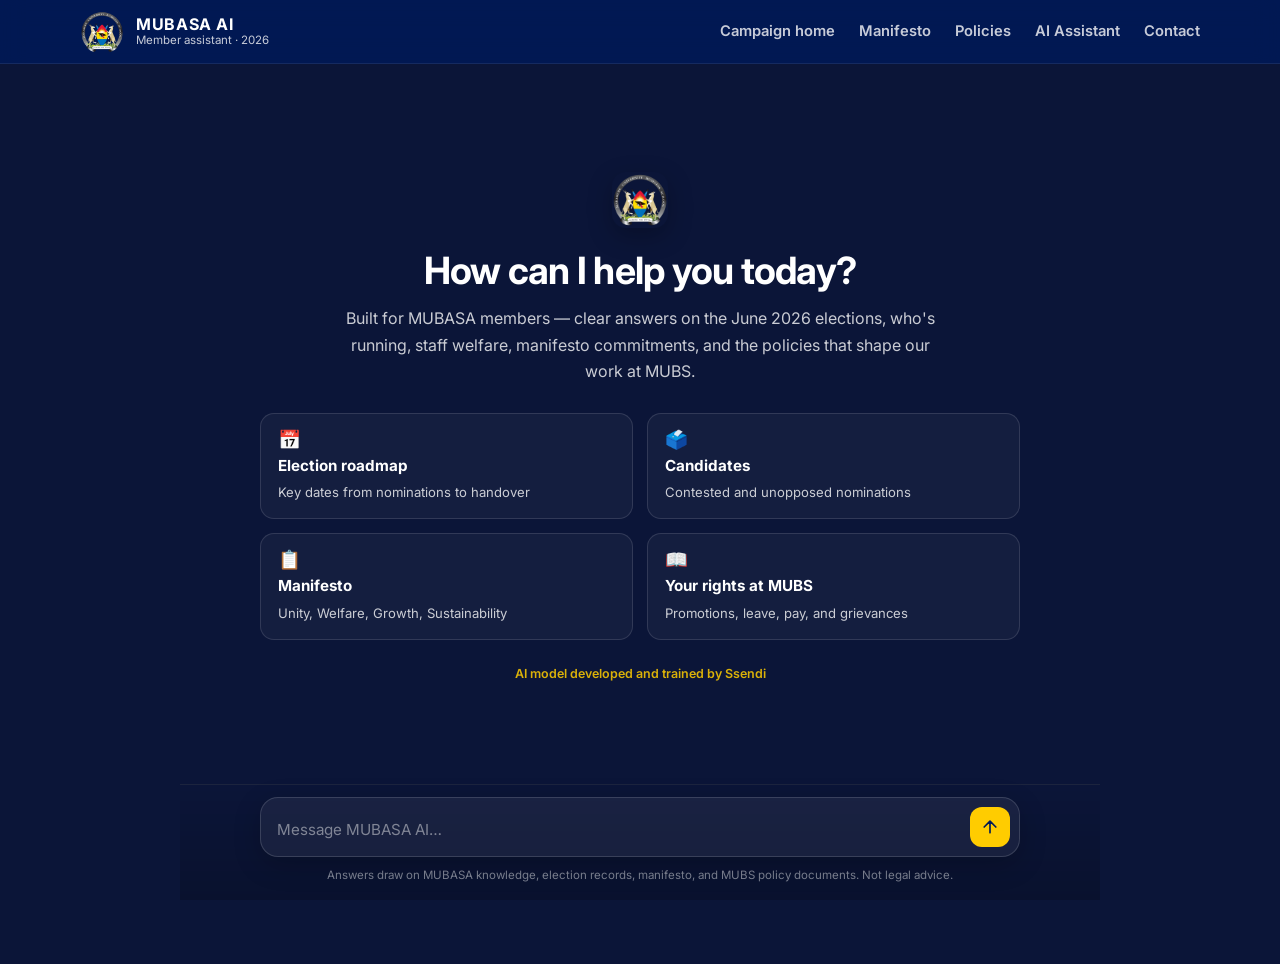
==== ai-assistant.html @ 17593ac5 "Advocate for Albert Arinda as Chairperson alongside Ssendi ticket. Adds Arinda–Ssendi duo messaging " ====
<!DOCTYPE html>
<html lang="en">
<head>
  <meta charset="UTF-8">
  <meta name="viewport" content="width=device-width, initial-scale=1.0">
  <meta name="description" content="MUBASA AI Assistant — clear answers for MUBASA members on elections, welfare, manifesto, and MUBS staff policies.">
  <meta property="og:title" content="MUBASA AI Assistant">
  <meta property="og:description" content="Ask about the 2026 elections, candidates, manifesto, and your rights at MUBS.">
  <meta property="og:url" content="https://mubasa.ssendi.dev/ai-assistant.html">
  <title>MUBASA AI Assistant</title>
  <link rel="preconnect" href="https://fonts.googleapis.com">
  <link rel="preconnect" href="https://fonts.gstatic.com" crossorigin>
  <link href="https://fonts.googleapis.com/css2?family=Bebas+Neue&family=Inter:wght@400;500;600;700;800&display=swap" rel="stylesheet">
  <link rel="icon" type="image/png" href="assets/images/mubs-logo.png">
  <link rel="stylesheet" href="css/styles.css?v=20260618">
</head>
<body class="ai-assistant-body">
  <a class="skip-link" href="#main">Skip to content</a>

  <header class="site-header site-header-compact" id="top">
    <div class="container header-inner">
      <a class="brand" href="index.html">
        <img src="assets/images/mubs-logo.png" alt="Makerere University Business School logo" class="brand-logo" width="44" height="44">
        <span class="brand-text">
          <strong>MUBASA AI</strong>
          <small>Member assistant · 2026</small>
        </span>
      </a>
      <button class="nav-toggle" aria-label="Open menu" aria-expanded="false">
        <span></span><span></span><span></span>
      </button>
      <nav class="site-nav" aria-label="Primary">
        <a href="index.html">Campaign home</a>
        <a href="index.html#manifesto">Manifesto</a>
        <a href="index.html#policies">Policies</a>
        <a href="ai-assistant.html" aria-current="page">AI Assistant</a>
        <a href="index.html#contact">Contact</a>
      </nav>
    </div>
  </header>

  <main id="main" class="ai-assistant-layout">
    <div class="ai-chat-app" id="ai-assistant-chat">
      <div class="ai-chat-messages-wrap">
        <div class="ai-chat-empty" id="ai-chat-empty">
          <div class="ai-chat-empty-inner">
            <div class="ai-chat-mark">
              <img src="assets/images/mubs-logo.png" alt="" width="56" height="56" aria-hidden="true">
            </div>
            <h1 class="ai-chat-empty-title">How can I help you today?</h1>
            <p class="ai-chat-empty-lead">
              Built for MUBASA members — clear answers on the June 2026 elections, who's running,
              staff welfare, manifesto commitments, and the policies that shape our work at MUBS.
            </p>
            <div class="ai-capability-grid" id="ai-capability-grid">
              <button type="button" class="ai-capability-card" data-prompt="When are the MUBASA executive elections and what happens on each date?">
                <span class="ai-capability-icon" aria-hidden="true">📅</span>
                <span class="ai-capability-label">Election roadmap</span>
                <span class="ai-capability-desc">Key dates from nominations to handover</span>
              </button>
              <button type="button" class="ai-capability-card" data-prompt="Who are the nominated candidates for each MUBASA executive position?">
                <span class="ai-capability-icon" aria-hidden="true">🗳️</span>
                <span class="ai-capability-label">Candidates</span>
                <span class="ai-capability-desc">Contested and unopposed nominations</span>
              </button>
              <button type="button" class="ai-capability-card" data-prompt="What are the four manifesto pillars and what do they mean for members?">
                <span class="ai-capability-icon" aria-hidden="true">📋</span>
                <span class="ai-capability-label">Manifesto</span>
                <span class="ai-capability-desc">Unity, Welfare, Growth, Sustainability</span>
              </button>
              <button type="button" class="ai-capability-card" data-prompt="What does the HR Manual say about promotions, leave, and science pay at MUBS?">
                <span class="ai-capability-icon" aria-hidden="true">📖</span>
                <span class="ai-capability-label">Your rights at MUBS</span>
                <span class="ai-capability-desc">Promotions, leave, pay, and grievances</span>
              </button>
            </div>
            <p class="ai-chat-credit">AI model developed and trained by Ssendi</p>
          </div>
        </div>
        <div class="policy-chat-messages ai-chat-thread" id="policy-chat-messages" hidden></div>
      </div>

      <div class="policy-chat-suggestions ai-chat-suggestions" id="policy-chat-suggestions" hidden></div>

      <form class="ai-chat-composer" id="policy-chat-form">
        <div class="ai-chat-composer-inner">
          <textarea
            id="policy-chat-input"
            rows="1"
            placeholder="Message MUBASA AI…"
            autocomplete="off"
            maxlength="500"
            required
            aria-label="Your message"
          ></textarea>
          <button type="submit" class="ai-chat-send" aria-label="Send message">
            <svg width="20" height="20" viewBox="0 0 24 24" fill="none" aria-hidden="true">
              <path d="M12 19V5M12 5L5 12M12 5L19 12" stroke="currentColor" stroke-width="2" stroke-linecap="round" stroke-linejoin="round"/>
            </svg>
          </button>
        </div>
        <p class="ai-chat-disclaimer">Answers draw on MUBASA knowledge, election records, manifesto, and MUBS policy documents. Not legal advice.</p>
      </form>
    </div>
  </main>

  <script src="js/main.js?v=20260618"></script>
  <script src="js/policy-chat.js?v=20260618"></script>
</body>
</html>
---- css/styles.css ----
/* MUBASA Campaign — flyer color system */
:root {
  --blue-deep: #001a57;
  --blue-primary: #003399;
  --blue-mid: #0a2d7a;
  --blue-panel: rgba(0, 26, 87, 0.72);
  --yellow: #ffcc00;
  --orange: #ff8c00;
  --coral: #ff4500;
  --red: #e31b23;
  --white: #ffffff;
  --off-white: #f4f6fb;
  --text-muted: rgba(255, 255, 255, 0.78);
  --shadow: 0 24px 60px rgba(0, 10, 40, 0.35);
  --radius: 18px;
  --header-h: 76px;
}

*,
*::before,
*::after {
  box-sizing: border-box;
}

html {
  scroll-behavior: smooth;
}

body {
  margin: 0;
  font-family: "Inter", system-ui, -apple-system, sans-serif;
  color: var(--white);
  background: var(--blue-deep);
  line-height: 1.6;
}

img {
  max-width: 100%;
  height: auto;
  display: block;
}

a {
  color: inherit;
  text-decoration: none;
}

ul {
  margin: 0;
  padding-left: 1.2rem;
}

.container {
  width: min(1120px, calc(100% - 2rem));
  margin-inline: auto;
}

.skip-link {
  position: absolute;
  left: -9999px;
  top: 0;
  background: var(--yellow);
  color: var(--blue-deep);
  padding: 0.75rem 1rem;
  z-index: 9999;
  font-weight: 700;
}

.skip-link:focus {
  left: 1rem;
  top: 1rem;
}

/* Header */
.site-header {
  position: fixed;
  inset: 0 0 auto;
  height: var(--header-h);
  z-index: 100;
  background: rgba(0, 26, 87, 0.88);
  backdrop-filter: blur(14px);
  border-bottom: 1px solid rgba(255, 255, 255, 0.08);
}

.header-inner {
  height: 100%;
  display: flex;
  align-items: center;
  justify-content: space-between;
  gap: 1rem;
}

.brand {
  display: flex;
  align-items: center;
  gap: 0.75rem;
}

.brand-logo {
  border-radius: 50%;
  flex-shrink: 0;
}

.brand-text {
  display: flex;
  flex-direction: column;
  line-height: 1.2;
}

.brand-text strong {
  font-size: 1rem;
  letter-spacing: 0.04em;
}

.brand-text small {
  font-size: 0.72rem;
  color: var(--text-muted);
}

.site-nav {
  display: flex;
  gap: 1.5rem;
}

.site-nav a {
  font-size: 0.92rem;
  font-weight: 600;
  color: var(--text-muted);
  transition: color 0.2s;
}

.site-nav a:hover,
.site-nav a:focus-visible {
  color: var(--yellow);
}

.nav-toggle {
  display: none;
  width: 44px;
  height: 44px;
  border: 0;
  background: transparent;
  cursor: pointer;
  padding: 0;
}

.nav-toggle span {
  display: block;
  width: 22px;
  height: 2px;
  margin: 5px auto;
  background: var(--white);
  transition: transform 0.2s, opacity 0.2s;
}

/* Hero */
.hero {
  position: relative;
  min-height: 100vh;
  padding-top: var(--header-h);
  overflow: hidden;
}

.hero-bg {
  position: absolute;
  inset: 0;
  background:
    radial-gradient(circle at 20% 30%, rgba(0, 51, 153, 0.55), transparent 42%),
    radial-gradient(circle at 80% 70%, rgba(0, 26, 87, 0.9), transparent 50%),
    linear-gradient(145deg, var(--blue-primary) 0%, var(--blue-deep) 58%, #000814 100%);
}

.hero-bg::before {
  content: "";
  position: absolute;
  inset: 0;
  opacity: 0.07;
  background-image: url("data:image/svg+xml,%3Csvg xmlns='http://www.w3.org/2000/svg' width='260' height='260' viewBox='0 0 260 260'%3E%3Cg fill='none' stroke='%23ffffff' stroke-width='1.2' opacity='0.9'%3E%3Cpath d='M130 20c30 18 48 48 48 82s-18 64-48 82-48-48-48-82 18-64 48-82z'/%3E%3Cpath d='M130 48c18 10 30 28 30 48s-12 38-30 48-30-28-30-48 12-38 30-48z'/%3E%3Cpath d='M130 76c8 5 14 14 14 24s-6 19-14 24-14-14-14-24 6-19 14-24z'/%3E%3C/g%3E%3C/svg%3E");
  background-size: 280px 280px;
}

.hero-grid {
  position: relative;
  z-index: 1;
  display: grid;
  grid-template-columns: 1.05fr 1fr;
  align-items: center;
  gap: 2rem;
  min-height: calc(100vh - var(--header-h) - 72px);
  padding-block: 2rem 0;
}

.hero-visual {
  display: flex;
  justify-content: center;
  align-items: center;
}

@media (min-width: 961px) {
  .hero-grid {
    grid-template-columns: 1fr 1.05fr;
    align-items: end;
  }

  .hero-visual {
    order: -1;
    align-items: flex-end;
  }
}

.hero-photo {
  width: min(100%, 420px);
  border-radius: var(--radius);
  box-shadow: var(--shadow);
  animation: floatIn 0.9s ease both;
}

.hero-copy {
  padding-block: 2rem 3rem;
}

.hero-logo {
  margin-bottom: 1rem;
  opacity: 0.95;
}

.hero-institution {
  margin: 0 0 0.5rem;
  font-size: 0.82rem;
  letter-spacing: 0.18em;
  text-transform: uppercase;
  color: var(--text-muted);
}

.hero-title {
  margin: 0 0 1.25rem;
  line-height: 0.95;
}

.title-main {
  display: block;
  font-family: "Bebas Neue", sans-serif;
  font-size: clamp(3.5rem, 10vw, 6.5rem);
  letter-spacing: 0.02em;
}

.title-outline {
  display: block;
  font-family: "Bebas Neue", sans-serif;
  font-size: clamp(3.5rem, 10vw, 6.5rem);
  color: transparent;
  -webkit-text-stroke: 2px rgba(255, 255, 255, 0.85);
}

.hero-name {
  margin: 0;
  font-size: clamp(1.4rem, 3vw, 2rem);
  font-weight: 800;
  letter-spacing: 0.03em;
}

.hero-name span {
  color: var(--yellow);
}

.hero-role {
  margin: 0.35rem 0 0.25rem;
  font-size: clamp(1.1rem, 2.5vw, 1.5rem);
  font-weight: 600;
  color: var(--yellow);
}

.hero-election {
  margin: 0 0 1.25rem;
  font-size: 0.88rem;
  letter-spacing: 0.08em;
  text-transform: uppercase;
  color: var(--text-muted);
}

.hero-lead {
  max-width: 34rem;
  color: var(--text-muted);
  font-size: 1.05rem;
}

.hero-actions {
  display: flex;
  flex-wrap: wrap;
  gap: 0.85rem;
  margin-top: 1.75rem;
}

.btn {
  display: inline-flex;
  align-items: center;
  justify-content: center;
  padding: 0.85rem 1.35rem;
  border-radius: 999px;
  font-weight: 700;
  font-size: 0.95rem;
  transition: transform 0.2s, box-shadow 0.2s, background 0.2s;
}

.btn:hover {
  transform: translateY(-2px);
}

.btn-primary {
  background: var(--yellow);
  color: var(--blue-deep);
  box-shadow: 0 12px 30px rgba(255, 204, 0, 0.25);
}

.btn-primary:hover {
  box-shadow: 0 16px 36px rgba(255, 204, 0, 0.35);
}

.btn-ghost {
  border: 1px solid rgba(255, 255, 255, 0.28);
  color: var(--white);
}

.btn-ghost:hover {
  background: rgba(255, 255, 255, 0.08);
}

.hero-slogan {
  position: relative;
  z-index: 1;
  background: var(--yellow);
  color: var(--blue-deep);
}

.hero-slogan .container {
  min-height: 72px;
  display: flex;
  align-items: center;
  justify-content: space-between;
  gap: 1rem;
  flex-wrap: wrap;
}

.hero-slogan p {
  margin: 0;
  font-family: "Bebas Neue", sans-serif;
  font-size: clamp(1.6rem, 4vw, 2.4rem);
  letter-spacing: 0.04em;
}

.hero-term {
  font-weight: 800;
  font-size: 0.95rem;
  letter-spacing: 0.08em;
}

/* Pillars strip */
.pillars-strip {
  background: var(--off-white);
  color: var(--blue-deep);
  padding: 0;
}

.pillars-grid {
  display: grid;
  grid-template-columns: repeat(4, 1fr);
}

.pillar-card {
  padding: 1.5rem 1.25rem;
  min-height: 180px;
}

.pillar-num {
  display: inline-block;
  font-family: "Bebas Neue", sans-serif;
  font-size: 2rem;
  line-height: 1;
  opacity: 0.85;
}

.pillar-card h2 {
  margin: 0.35rem 0 0.5rem;
  font-size: 1.35rem;
}

.pillar-card p {
  margin: 0;
  font-size: 0.92rem;
  line-height: 1.45;
}

.pillar-unity { background: var(--yellow); }
.pillar-welfare { background: var(--orange); color: var(--white); }
.pillar-growth { background: var(--coral); color: var(--white); }
.pillar-sustainability { background: var(--red); color: var(--white); }

/* Sections */
.section {
  padding: 5rem 0;
}

.eyebrow {
  margin: 0 0 0.5rem;
  font-size: 0.78rem;
  font-weight: 700;
  letter-spacing: 0.16em;
  text-transform: uppercase;
  color: var(--yellow);
}

.section-head {
  max-width: 640px;
  margin-bottom: 2.5rem;
}

.section-head h2,
.about-copy h2,
.contact-copy h2 {
  margin: 0 0 1rem;
  font-size: clamp(2rem, 4vw, 2.8rem);
  line-height: 1.1;
}

.section-lead {
  margin: 0;
  color: var(--text-muted);
}

.about {
  background: linear-gradient(180deg, var(--blue-deep), var(--blue-mid));
}

.message {
  background: var(--blue-mid);
}

.message-grid {
  display: grid;
  grid-template-columns: 1.05fr 0.95fr;
  gap: 3rem;
  align-items: center;
}

.message-copy p {
  color: var(--text-muted);
}

.message-emphasis {
  margin-top: 1.25rem;
  padding: 1rem 1.25rem;
  border-left: 4px solid var(--yellow);
  background: rgba(0, 0, 0, 0.15);
  color: var(--white) !important;
  font-weight: 600;
}

.message-media img {
  border-radius: var(--radius);
  box-shadow: var(--shadow);
}

.about-grid {
  display: grid;
  grid-template-columns: 0.95fr 1.05fr;
  gap: 3rem;
  align-items: center;
}

.about-media img {
  border-radius: var(--radius);
  box-shadow: var(--shadow);
}

.about-copy p {
  color: var(--text-muted);
}

.about-points {
  margin-top: 1.5rem;
  display: grid;
  gap: 0.75rem;
}

.about-points li {
  color: var(--white);
  font-weight: 500;
}

/* Manifesto */
.manifesto {
  background: var(--blue-primary);
}

.manifesto-list {
  display: grid;
  gap: 1.25rem;
}

.manifesto-item {
  display: grid;
  grid-template-columns: 180px 1fr;
  border-radius: calc(var(--radius) - 4px);
  overflow: hidden;
  box-shadow: var(--shadow);
}

.manifesto-tag {
  display: flex;
  flex-direction: column;
  justify-content: center;
  padding: 1.5rem;
}

.manifesto-tag span {
  font-family: "Bebas Neue", sans-serif;
  font-size: 2.5rem;
  line-height: 1;
}

.manifesto-tag h3 {
  margin: 0.25rem 0 0;
  font-size: 1.5rem;
}

.manifesto-body {
  background: var(--blue-panel);
  padding: 1.5rem 1.75rem;
  backdrop-filter: blur(8px);
}

.manifesto-tagline {
  margin: 0 0 1rem;
  font-weight: 700;
  font-size: 1.05rem;
}

.manifesto-note {
  margin: 0 0 0.75rem;
  color: var(--text-muted);
  font-style: italic;
}

.manifesto-body li {
  margin-bottom: 0.55rem;
  color: var(--text-muted);
}

.manifesto-body li::marker {
  color: var(--yellow);
}

.manifesto-subhead {
  margin: 1.25rem 0 0.5rem;
  font-size: 0.88rem;
  font-weight: 800;
  letter-spacing: 0.1em;
  text-transform: uppercase;
  color: var(--yellow);
}

.manifesto-commitment {
  margin: 0;
  padding: 1.75rem 2rem;
  border-left: 4px solid var(--yellow);
  background: rgba(0, 0, 0, 0.18);
  border-radius: 0 var(--radius) var(--radius) 0;
}

.manifesto-commitment p {
  margin: 0 0 1rem;
  font-size: 1.02rem;
  line-height: 1.7;
}

.manifesto-commitment footer {
  font-weight: 700;
  color: var(--yellow);
}

.commitment-block {
  display: grid;
  grid-template-columns: 280px 1fr;
  gap: 2rem;
  align-items: center;
  margin-top: 2.5rem;
}

.commitment-photo img {
  border-radius: var(--radius);
  box-shadow: var(--shadow);
}

.commitment-vote {
  font-weight: 800;
  color: var(--yellow) !important;
}

.manifesto-grounding {
  margin: 2rem 0 0;
  font-size: 0.82rem;
  line-height: 1.6;
  color: var(--text-muted);
  text-align: center;
}

.manifesto-item[data-pillar="unity"] .manifesto-tag { background: var(--yellow); color: var(--blue-deep); }
.manifesto-item[data-pillar="welfare"] .manifesto-tag { background: var(--orange); }
.manifesto-item[data-pillar="growth"] .manifesto-tag { background: var(--coral); }
.manifesto-item[data-pillar="sustainability"] .manifesto-tag { background: var(--red); }

/* Feedback */
.feedback {
  background: linear-gradient(180deg, var(--blue-deep), #000814);
}

.feedback-grid {
  display: grid;
  grid-template-columns: 0.9fr 1.1fr;
  gap: 2.5rem;
  align-items: start;
}

.feedback-copy p {
  color: var(--text-muted);
}

.feedback-note {
  font-size: 0.88rem;
  opacity: 0.85;
}

.feedback-form {
  padding: 1.75rem;
  border-radius: var(--radius);
  background: rgba(255, 255, 255, 0.06);
  border: 1px solid rgba(255, 255, 255, 0.1);
}

.form-row {
  margin-bottom: 1rem;
}

.form-row-split {
  display: grid;
  grid-template-columns: 1fr 1fr;
  gap: 1rem;
}

.form-row label {
  display: block;
  margin-bottom: 0.4rem;
  font-size: 0.88rem;
  font-weight: 600;
}

.optional {
  font-weight: 400;
  color: var(--text-muted);
}

.form-row input,
.form-row select,
.form-row textarea {
  width: 100%;
  padding: 0.75rem 0.9rem;
  border: 1px solid rgba(255, 255, 255, 0.18);
  border-radius: 10px;
  background: rgba(0, 0, 0, 0.22);
  color: var(--white);
  font: inherit;
}

.form-row input:focus,
.form-row select:focus,
.form-row textarea:focus {
  outline: 2px solid var(--yellow);
  outline-offset: 1px;
}

.form-row select option {
  color: #111;
}

.form-actions {
  display: flex;
  flex-wrap: wrap;
  align-items: center;
  gap: 1rem;
}

.form-status {
  margin: 0;
  font-size: 0.92rem;
}

.form-status-success {
  color: #7dffb2;
}

.form-status-error {
  color: #ffb4b4;
}

button.btn {
  border: 0;
  cursor: pointer;
  font: inherit;
}

button.btn:disabled {
  opacity: 0.65;
  cursor: not-allowed;
}

.btn-sm {
  padding: 0.65rem 1rem;
  font-size: 0.88rem;
}

.manifesto-grounding a {
  color: var(--yellow);
  text-decoration: underline;
  text-underline-offset: 3px;
}

/* Policy Hub */
.policies {
  background: linear-gradient(180deg, #000814, var(--blue-deep));
}

.policy-intro {
  margin-bottom: 2rem;
  padding: 1.25rem 1.5rem;
  border-left: 4px solid var(--yellow);
  background: rgba(255, 255, 255, 0.05);
  border-radius: 0 var(--radius) var(--radius) 0;
}

.policy-intro p {
  margin: 0;
  color: var(--text-muted);
}

.policy-grid {
  display: grid;
  grid-template-columns: repeat(2, 1fr);
  gap: 1.25rem;
}

.policy-card {
  padding: 1.5rem;
  border-radius: var(--radius);
  background: rgba(255, 255, 255, 0.06);
  border: 1px solid rgba(255, 255, 255, 0.1);
}

.policy-tag {
  margin: 0 0 0.5rem;
  font-size: 0.72rem;
  font-weight: 700;
  letter-spacing: 0.12em;
  text-transform: uppercase;
  color: var(--yellow);
}

.policy-card h3 {
  margin: 0 0 0.75rem;
  font-size: 1.25rem;
}

.policy-card > p {
  margin: 0 0 1rem;
  color: var(--text-muted);
  font-size: 0.95rem;
}

.policy-topics {
  margin: 0 0 1rem;
  padding-left: 1.1rem;
  color: var(--white);
  font-size: 0.9rem;
}

.policy-topics li {
  margin-bottom: 0.35rem;
}

.policy-align {
  margin: 0 0 1rem !important;
  font-size: 0.88rem !important;
  color: rgba(255, 255, 255, 0.88) !important;
}

.policy-chat-promo {
  display: flex;
  flex-wrap: wrap;
  align-items: center;
  justify-content: space-between;
  gap: 1.25rem;
  margin-top: 2rem;
  padding: 1.5rem;
  border-radius: var(--radius);
  background: linear-gradient(135deg, rgba(0, 51, 153, 0.55), rgba(0, 26, 87, 0.9));
  border: 1px solid rgba(255, 204, 0, 0.25);
}

.policy-chat-promo h3 {
  margin: 0 0 0.5rem;
}

.policy-chat-promo p {
  margin: 0;
  color: var(--text-muted);
  max-width: 36rem;
}

.policy-chat-promo-actions {
  display: flex;
  flex-wrap: wrap;
  gap: 0.75rem;
}

/* AI Assistant page — full-height chat layout */
.ai-assistant-body {
  --header-h: 64px;
  background: #0b1538;
  height: 100dvh;
  overflow: hidden;
}

.ai-assistant-body .site-header-compact {
  height: var(--header-h);
  backdrop-filter: blur(12px);
  border-bottom: 1px solid rgba(255, 255, 255, 0.08);
}

.ai-assistant-layout {
  display: flex;
  flex-direction: column;
  height: calc(100dvh - var(--header-h));
  margin-top: var(--header-h);
  min-height: 0;
}

.ai-chat-app {
  display: flex;
  flex-direction: column;
  flex: 1;
  min-height: 0;
  width: min(920px, 100%);
  margin-inline: auto;
}

.ai-chat-messages-wrap {
  flex: 1;
  min-height: 0;
  overflow-y: auto;
  scroll-behavior: smooth;
}

.ai-chat-empty {
  display: flex;
  align-items: center;
  justify-content: center;
  min-height: 100%;
  padding: 2rem 1.25rem 1rem;
}

.ai-chat-empty-inner {
  width: min(760px, 100%);
  text-align: center;
}

.ai-chat-mark {
  display: flex;
  justify-content: center;
  margin-bottom: 1.25rem;
}

.ai-chat-mark img {
  width: 56px;
  height: 56px;
  border-radius: 14px;
  box-shadow: 0 8px 24px rgba(0, 0, 0, 0.25);
}

.ai-chat-empty-title {
  margin: 0 0 0.75rem;
  font-size: clamp(1.75rem, 5vw, 2.35rem);
  font-weight: 700;
  letter-spacing: -0.02em;
  line-height: 1.2;
}

.ai-chat-empty-lead {
  margin: 0 auto 1.75rem;
  max-width: 38rem;
  color: var(--text-muted);
  font-size: 1rem;
  line-height: 1.65;
}

.ai-capability-grid {
  display: grid;
  grid-template-columns: repeat(2, minmax(0, 1fr));
  gap: 0.85rem;
  margin-bottom: 1.5rem;
  text-align: left;
}

.ai-capability-card {
  display: flex;
  flex-direction: column;
  gap: 0.35rem;
  padding: 1rem 1.05rem;
  border: 1px solid rgba(255, 255, 255, 0.12);
  border-radius: 14px;
  background: rgba(255, 255, 255, 0.04);
  color: var(--white);
  font: inherit;
  cursor: pointer;
  transition: background 0.2s, border-color 0.2s, transform 0.15s;
  text-align: left;
}

.ai-capability-card:hover {
  background: rgba(255, 255, 255, 0.08);
  border-color: rgba(255, 204, 0, 0.35);
  transform: translateY(-1px);
}

.ai-capability-icon {
  font-size: 1.15rem;
  line-height: 1;
}

.ai-capability-label {
  font-weight: 700;
  font-size: 0.95rem;
}

.ai-capability-desc {
  font-size: 0.82rem;
  color: var(--text-muted);
  line-height: 1.45;
}

.ai-chat-credit {
  margin: 0;
  font-size: 0.78rem;
  color: rgba(255, 204, 0, 0.85);
  font-weight: 600;
}

.ai-chat-thread {
  display: flex;
  flex-direction: column;
  gap: 1rem;
  padding: 1.25rem 1rem 1.5rem;
  max-width: 760px;
  margin-inline: auto;
  min-height: min(100%, 1px);
}

.ai-chat-thread .chat-msg-page {
  max-width: 88%;
  padding: 0.9rem 1rem;
  border-radius: 16px;
  font-size: 0.95rem;
  line-height: 1.6;
}

.ai-chat-thread .chat-msg-user {
  align-self: flex-end;
  background: var(--yellow);
  color: var(--blue-deep);
  border-bottom-right-radius: 4px;
}

.ai-chat-thread .chat-msg-bot {
  align-self: flex-start;
  background: rgba(255, 255, 255, 0.07);
  border: 1px solid rgba(255, 255, 255, 0.08);
  border-bottom-left-radius: 4px;
}

.ai-chat-suggestions {
  display: flex;
  flex-wrap: wrap;
  gap: 0.5rem;
  justify-content: center;
  padding: 0.5rem 1rem 0.75rem;
  max-width: 760px;
  margin-inline: auto;
}

.ai-chat-chip {
  border: 1px solid rgba(255, 255, 255, 0.14);
  background: rgba(255, 255, 255, 0.05);
  color: var(--white);
  border-radius: 999px;
  padding: 0.45rem 0.85rem;
  font: inherit;
  font-size: 0.78rem;
  cursor: pointer;
  transition: background 0.2s, border-color 0.2s;
}

.ai-chat-chip:hover {
  background: rgba(255, 255, 255, 0.1);
  border-color: rgba(255, 204, 0, 0.35);
}

.ai-chat-composer {
  flex-shrink: 0;
  padding: 0.75rem 1rem 1rem;
  border-top: 1px solid rgba(255, 255, 255, 0.08);
  background: linear-gradient(180deg, transparent, rgba(0, 0, 0, 0.18));
}

.ai-chat-composer-inner {
  display: flex;
  align-items: flex-end;
  gap: 0.65rem;
  max-width: 760px;
  margin-inline: auto;
  padding: 0.55rem 0.55rem 0.55rem 1rem;
  border-radius: 18px;
  border: 1px solid rgba(255, 255, 255, 0.14);
  background: rgba(255, 255, 255, 0.06);
  box-shadow: 0 8px 28px rgba(0, 0, 0, 0.2);
}

.ai-chat-composer textarea {
  flex: 1;
  min-width: 0;
  min-height: 24px;
  max-height: 160px;
  resize: none;
  border: 0;
  background: transparent;
  color: var(--white);
  font: inherit;
  font-size: 0.95rem;
  line-height: 1.5;
  padding: 0.35rem 0;
}

.ai-chat-composer textarea:focus {
  outline: none;
}

.ai-chat-composer textarea::placeholder {
  color: rgba(255, 255, 255, 0.45);
}

.ai-chat-send {
  flex-shrink: 0;
  width: 40px;
  height: 40px;
  border: 0;
  border-radius: 12px;
  background: var(--yellow);
  color: var(--blue-deep);
  display: grid;
  place-items: center;
  cursor: pointer;
  transition: transform 0.15s, opacity 0.15s;
}

.ai-chat-send:hover {
  transform: scale(1.04);
}

.ai-chat-send:disabled {
  opacity: 0.55;
  cursor: not-allowed;
  transform: none;
}

.ai-chat-disclaimer {
  max-width: 760px;
  margin: 0.55rem auto 0;
  font-size: 0.72rem;
  color: rgba(255, 255, 255, 0.45);
  text-align: center;
}

/* Policy chat widget */
.policy-chat-widget {
  position: fixed;
  right: 1rem;
  bottom: 1rem;
  z-index: 1000;
}

.policy-chat-toggle {
  border: 0;
  border-radius: 999px;
  padding: 0.85rem 1.2rem;
  background: var(--yellow);
  color: var(--blue-deep);
  font: inherit;
  font-weight: 800;
  cursor: pointer;
  box-shadow: 0 12px 30px rgba(0, 0, 0, 0.35);
  touch-action: manipulation;
  -webkit-tap-highlight-color: transparent;
}

.policy-chat-panel {
  display: none;
  position: fixed;
  right: 1rem;
  bottom: 5rem;
  width: min(380px, calc(100vw - 2rem));
  height: min(520px, calc(100dvh - 7rem));
  flex-direction: column;
  border-radius: var(--radius);
  background: var(--blue-deep);
  border: 1px solid rgba(255, 255, 255, 0.12);
  box-shadow: var(--shadow);
  overflow: hidden;
  z-index: 1001;
}

.policy-chat-panel.is-open {
  display: flex;
}

body.policy-chat-open {
  overflow: hidden;
}

.policy-chat-header {
  display: flex;
  align-items: flex-start;
  justify-content: space-between;
  gap: 0.75rem;
  padding: 1rem 1rem 0.75rem;
  border-bottom: 1px solid rgba(255, 255, 255, 0.08);
}

.policy-chat-header strong {
  display: block;
  font-size: 0.95rem;
}

.policy-chat-header span {
  display: block;
  font-size: 0.75rem;
  color: var(--text-muted);
}

.policy-chat-close {
  border: 0;
  background: transparent;
  color: var(--white);
  font-size: 1.5rem;
  line-height: 1;
  cursor: pointer;
  padding: 0;
}

.policy-chat-messages {
  flex: 1;
  overflow-y: auto;
  padding: 1rem;
  display: flex;
  flex-direction: column;
  gap: 0.75rem;
}

.chat-msg {
  max-width: 92%;
  padding: 0.75rem 0.9rem;
  border-radius: 12px;
  font-size: 0.88rem;
  line-height: 1.5;
}

.chat-msg p,
.chat-msg-body p {
  margin: 0;
}

.chat-msg-body p + p,
.chat-msg-body ul + p {
  margin-top: 0.65rem;
}

.chat-msg-body ul {
  margin: 0.55rem 0 0;
  padding-left: 1.2rem;
}

.chat-msg-body li {
  margin-bottom: 0.35rem;
}

.chat-msg-body strong {
  font-weight: 700;
  color: inherit;
}

.chat-msg-body em {
  font-style: italic;
  opacity: 0.95;
}

.chat-msg-typing .chat-msg-body {
  padding-bottom: 0.25rem;
}

.chat-typing {
  display: inline-flex;
  align-items: center;
  gap: 0.35rem;
  margin: 0;
  min-height: 1rem;
}

.chat-typing span {
  width: 0.45rem;
  height: 0.45rem;
  border-radius: 50%;
  background: rgba(255, 255, 255, 0.55);
  animation: chatTypingPulse 1.2s infinite ease-in-out;
}

.chat-typing span:nth-child(2) {
  animation-delay: 0.15s;
}

.chat-typing span:nth-child(3) {
  animation-delay: 0.3s;
}

@keyframes chatTypingPulse {
  0%, 80%, 100% {
    opacity: 0.35;
    transform: translateY(0);
  }
  40% {
    opacity: 1;
    transform: translateY(-2px);
  }
}

.chat-msg-user {
  align-self: flex-end;
  background: var(--yellow);
  color: var(--blue-deep);
}

.chat-msg-bot {
  align-self: flex-start;
  background: rgba(255, 255, 255, 0.08);
  border: 1px solid rgba(255, 255, 255, 0.08);
}

.chat-msg-source {
  display: block;
  margin-top: 0.45rem;
  font-size: 0.72rem;
  color: var(--yellow);
}

.policy-chat-suggestions {
  display: flex;
  gap: 0.45rem;
  padding: 0 0.75rem 0.5rem;
  overflow-x: auto;
}

.chat-suggestion {
  flex: 0 0 auto;
  border: 1px solid rgba(255, 255, 255, 0.15);
  background: rgba(0, 0, 0, 0.2);
  color: var(--white);
  border-radius: 999px;
  padding: 0.35rem 0.65rem;
  font: inherit;
  font-size: 0.72rem;
  cursor: pointer;
  white-space: nowrap;
}

.policy-chat-form {
  display: flex;
  gap: 0.5rem;
  padding: 0.75rem;
  border-top: 1px solid rgba(255, 255, 255, 0.08);
}

.policy-chat-form input {
  flex: 1;
  min-width: 0;
  padding: 0.7rem 0.85rem;
  border-radius: 10px;
  border: 1px solid rgba(255, 255, 255, 0.15);
  background: rgba(0, 0, 0, 0.25);
  color: var(--white);
  font: inherit;
}

.policy-chat-form button {
  border: 0;
  border-radius: 10px;
  padding: 0 1rem;
  background: var(--yellow);
  color: var(--blue-deep);
  font-weight: 700;
  cursor: pointer;
}

/* Contact */
.contact {
  background: linear-gradient(180deg, var(--blue-mid), var(--blue-deep));
}

.contact-grid {
  display: grid;
  grid-template-columns: 1fr 1fr;
  gap: 2.5rem;
  align-items: start;
}

.contact-copy p {
  color: var(--text-muted);
}

.contact-cards {
  display: grid;
  gap: 1rem;
}

.contact-card {
  display: flex;
  flex-direction: column;
  gap: 0.35rem;
  padding: 1.25rem 1.35rem;
  border-radius: calc(var(--radius) - 4px);
  background: rgba(255, 255, 255, 0.06);
  border: 1px solid rgba(255, 255, 255, 0.1);
  transition: background 0.2s, border-color 0.2s;
}

a.contact-card:hover {
  background: rgba(255, 255, 255, 0.1);
  border-color: rgba(255, 204, 0, 0.35);
}

.contact-label {
  font-size: 0.75rem;
  font-weight: 700;
  letter-spacing: 0.12em;
  text-transform: uppercase;
  color: var(--yellow);
}

.contact-value {
  font-size: 1.05rem;
  font-weight: 600;
}

/* Footer */
.site-footer {
  background: #000814;
  border-top: 4px solid var(--yellow);
  padding: 2rem 0;
}

.footer-inner {
  display: grid;
  gap: 1rem;
}

.footer-brand {
  display: flex;
  align-items: center;
  gap: 0.85rem;
}

.footer-brand strong {
  display: block;
}

.footer-brand span {
  display: block;
  font-size: 0.88rem;
  color: var(--text-muted);
}

.footer-slogan {
  margin: 0;
  font-family: "Bebas Neue", sans-serif;
  font-size: 1.8rem;
  color: var(--yellow);
  letter-spacing: 0.05em;
}

.footer-copy {
  margin: 0;
  font-size: 0.85rem;
  color: var(--text-muted);
}

/* Animations */
@keyframes floatIn {
  from {
    opacity: 0;
    transform: translateY(24px);
  }
  to {
    opacity: 1;
    transform: translateY(0);
  }
}

/* Responsive */
@media (max-width: 960px) {
  .hero-grid {
    grid-template-columns: 1fr;
    align-items: stretch;
    min-height: auto;
    gap: 1.5rem;
  }

  .hero-copy {
    padding-block: 1rem 0.5rem;
    text-align: center;
  }

  .hero-logo {
    margin-inline: auto;
  }

  .hero-actions {
    justify-content: center;
  }

  .hero-actions .btn {
    flex: 1 1 calc(50% - 0.5rem);
    min-width: 140px;
  }

  .hero-visual {
    order: 2;
  }

  .hero-photo {
    width: min(100%, 280px);
    margin-inline: auto;
  }

  .hero-slogan .container {
    flex-direction: column;
    align-items: flex-start;
    gap: 0.35rem;
    padding-block: 1rem;
  }

  .hero-term {
    font-size: 0.82rem;
    line-height: 1.4;
  }

  .about-grid,
  .message-grid,
  .contact-grid,
  .feedback-grid,
  .commitment-block,
  .policy-grid {
    grid-template-columns: 1fr;
  }

  .policy-chat-promo {
    flex-direction: column;
    align-items: stretch;
  }

  .policy-chat-promo-actions {
    width: 100%;
  }

  .policy-chat-promo-actions .btn {
    flex: 1;
  }

  .ai-capability-grid {
    grid-template-columns: 1fr;
  }

  .ai-chat-empty {
    padding-top: 1.25rem;
  }

  .policy-chat-widget {
    right: 0;
    bottom: 0;
    left: 0;
  }

  .policy-chat-toggle {
    position: fixed;
    right: 0.75rem;
    bottom: 0.75rem;
  }

  .pillars-grid {
    grid-template-columns: repeat(2, 1fr);
  }

  .manifesto-item {
    grid-template-columns: 1fr;
  }

  .form-row-split {
    grid-template-columns: 1fr;
  }

  .message-grid .message-media {
    order: 2;
  }

  .about-grid .about-media {
    order: 2;
  }
}

@media (max-width: 720px) {
  :root {
    --header-h: 68px;
  }

  .nav-toggle {
    display: block;
  }

  .brand-text small {
    display: none;
  }

  .brand-text strong {
    font-size: 0.92rem;
  }

  .brand-logo {
    width: 40px;
    height: 40px;
  }

  .title-main,
  .title-outline {
    font-size: clamp(2.8rem, 14vw, 4rem);
  }

  .hero-lead {
    font-size: 0.98rem;
  }

  .hero-actions {
    flex-direction: column;
  }

  .hero-actions .btn {
    width: 100%;
  }

  .section-head h2,
  .about-copy h2,
  .contact-copy h2,
  .feedback-copy h2,
  .message-copy h2 {
    font-size: clamp(1.65rem, 7vw, 2.2rem);
  }

  .pillar-card {
    min-height: auto;
    padding: 1.15rem 1rem;
  }

  .commitment-block {
    gap: 1.25rem;
  }

  .commitment-photo img {
    max-width: 220px;
    margin-inline: auto;
  }

  .manifesto-commitment {
    padding: 1.25rem 1.35rem;
  }

  .feedback-form {
    padding: 1.25rem;
  }

  .site-nav {
    position: absolute;
    top: var(--header-h);
    left: 0;
    right: 0;
    flex-direction: column;
    padding: 1rem 1.5rem 1.5rem;
    background: rgba(0, 26, 87, 0.98);
    border-bottom: 1px solid rgba(255, 255, 255, 0.08);
    transform: translateY(-120%);
    opacity: 0;
    pointer-events: none;
    transition: transform 0.25s, opacity 0.25s;
  }

  .site-nav.open {
    transform: translateY(0);
    opacity: 1;
    pointer-events: auto;
  }

  .pillars-grid {
    grid-template-columns: 1fr;
  }

  .section {
    padding: 3.5rem 0;
  }

  .policy-chat-widget {
    right: 0;
    bottom: 0;
    left: 0;
  }

  .policy-chat-toggle {
    position: fixed;
    right: 0.75rem;
    bottom: 0.75rem;
    z-index: 1002;
  }

  .policy-chat-widget.is-open .policy-chat-toggle {
    display: none;
  }

  .policy-chat-panel.is-open {
    right: 0;
    bottom: 0;
    width: 100%;
    height: min(88dvh, 100%);
    max-height: 100dvh;
    border-radius: var(--radius) var(--radius) 0 0;
  }
}
  html {
    scroll-behavior: auto;
  }

  *,
  *::before,
  *::after {
    animation: none !important;
    transition: none !important;
  }
}
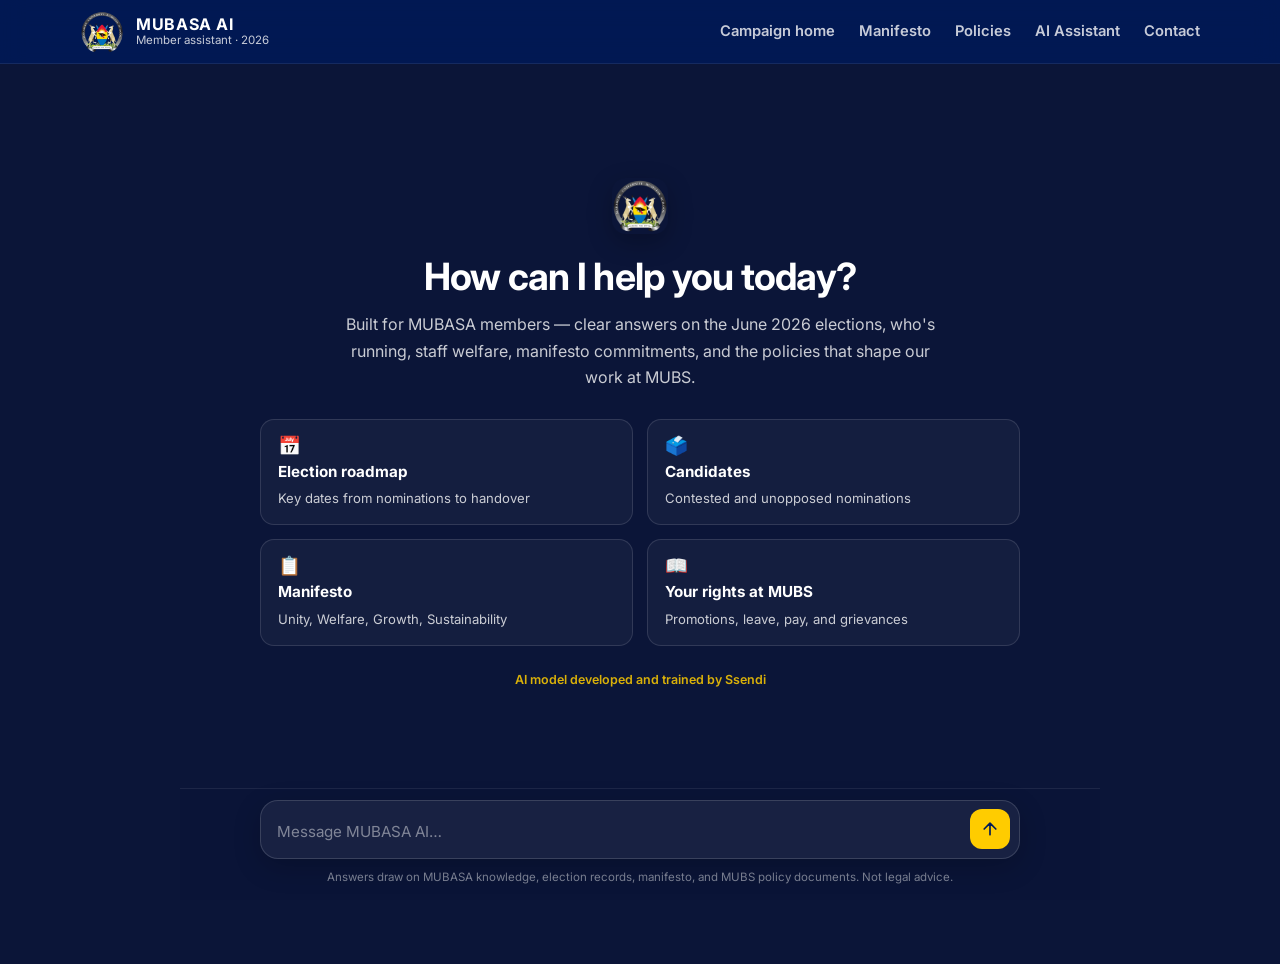
==== commit 17ca881e: "Fix mobile chat layout where suggestion chips hid messages. Hides post-reply chips on the AI page, k" ====
--- a/ai-assistant.html
+++ b/ai-assistant.html
@@ -12,7 +12,7 @@
   <link rel="preconnect" href="https://fonts.gstatic.com" crossorigin>
   <link href="https://fonts.googleapis.com/css2?family=Bebas+Neue&family=Inter:wght@400;500;600;700;800&display=swap" rel="stylesheet">
   <link rel="icon" type="image/png" href="assets/images/mubs-logo.png">
-  <link rel="stylesheet" href="css/styles.css?v=20260618">
+  <link rel="stylesheet" href="css/styles.css?v=20260621">
 </head>
 <body class="ai-assistant-body">
   <a class="skip-link" href="#main">Skip to content</a>
@@ -78,9 +78,8 @@
           </div>
         </div>
         <div class="policy-chat-messages ai-chat-thread" id="policy-chat-messages" hidden></div>
+        <div class="policy-chat-suggestions ai-chat-suggestions" id="policy-chat-suggestions" hidden aria-label="Suggested questions"></div>
       </div>
-
-      <div class="policy-chat-suggestions ai-chat-suggestions" id="policy-chat-suggestions" hidden></div>
 
       <form class="ai-chat-composer" id="policy-chat-form">
         <div class="ai-chat-composer-inner">
@@ -104,7 +103,7 @@
     </div>
   </main>
 
-  <script src="js/main.js?v=20260618"></script>
-  <script src="js/policy-chat.js?v=20260618"></script>
+  <script src="js/main.js?v=20260621"></script>
+  <script src="js/policy-chat.js?v=20260621"></script>
 </body>
 </html>
--- a/css/styles.css
+++ b/css/styles.css
@@ -856,7 +856,10 @@
   flex: 1;
   min-height: 0;
   overflow-y: auto;
+  overflow-x: hidden;
   scroll-behavior: smooth;
+  -webkit-overflow-scrolling: touch;
+  overscroll-behavior: contain;
 }
 
 .ai-chat-empty {
@@ -957,7 +960,7 @@
   display: flex;
   flex-direction: column;
   gap: 1rem;
-  padding: 1.25rem 1rem 1.5rem;
+  padding: 1rem 1rem 1.25rem;
   max-width: 760px;
   margin-inline: auto;
   min-height: min(100%, 1px);
@@ -986,13 +989,7 @@
 }
 
 .ai-chat-suggestions {
-  display: flex;
-  flex-wrap: wrap;
-  gap: 0.5rem;
-  justify-content: center;
-  padding: 0.5rem 1rem 0.75rem;
-  max-width: 760px;
-  margin-inline: auto;
+  display: none !important;
 }
 
 .ai-chat-chip {
@@ -1014,9 +1011,10 @@
 
 .ai-chat-composer {
   flex-shrink: 0;
-  padding: 0.75rem 1rem 1rem;
+  padding: 0.65rem 1rem max(0.85rem, env(safe-area-inset-bottom));
   border-top: 1px solid rgba(255, 255, 255, 0.08);
-  background: linear-gradient(180deg, transparent, rgba(0, 0, 0, 0.18));
+  background: rgba(11, 21, 56, 0.96);
+  backdrop-filter: blur(10px);
 }
 
 .ai-chat-composer-inner {
@@ -1272,6 +1270,13 @@
   gap: 0.45rem;
   padding: 0 0.75rem 0.5rem;
   overflow-x: auto;
+  overflow-y: hidden;
+  flex-wrap: nowrap;
+  scrollbar-width: none;
+}
+
+.policy-chat-suggestions::-webkit-scrollbar {
+  display: none;
 }
 
 .chat-suggestion {
@@ -1497,7 +1502,29 @@
     padding-top: 1.25rem;
   }
 
-  .policy-chat-widget {
+  .ai-chat-disclaimer {
+    display: none;
+  }
+
+  .ai-chat-thread .chat-msg-page {
+    max-width: 92%;
+    font-size: 0.92rem;
+  }
+
+  .policy-chat-messages {
+    padding-bottom: 0.5rem;
+  }
+
+  .policy-chat-suggestions {
+    padding-bottom: 0.35rem;
+  }
+
+  .chat-suggestion {
+    max-width: 85vw;
+    white-space: normal;
+    text-align: left;
+    line-height: 1.35;
+  }
     right: 0;
     bottom: 0;
     left: 0;
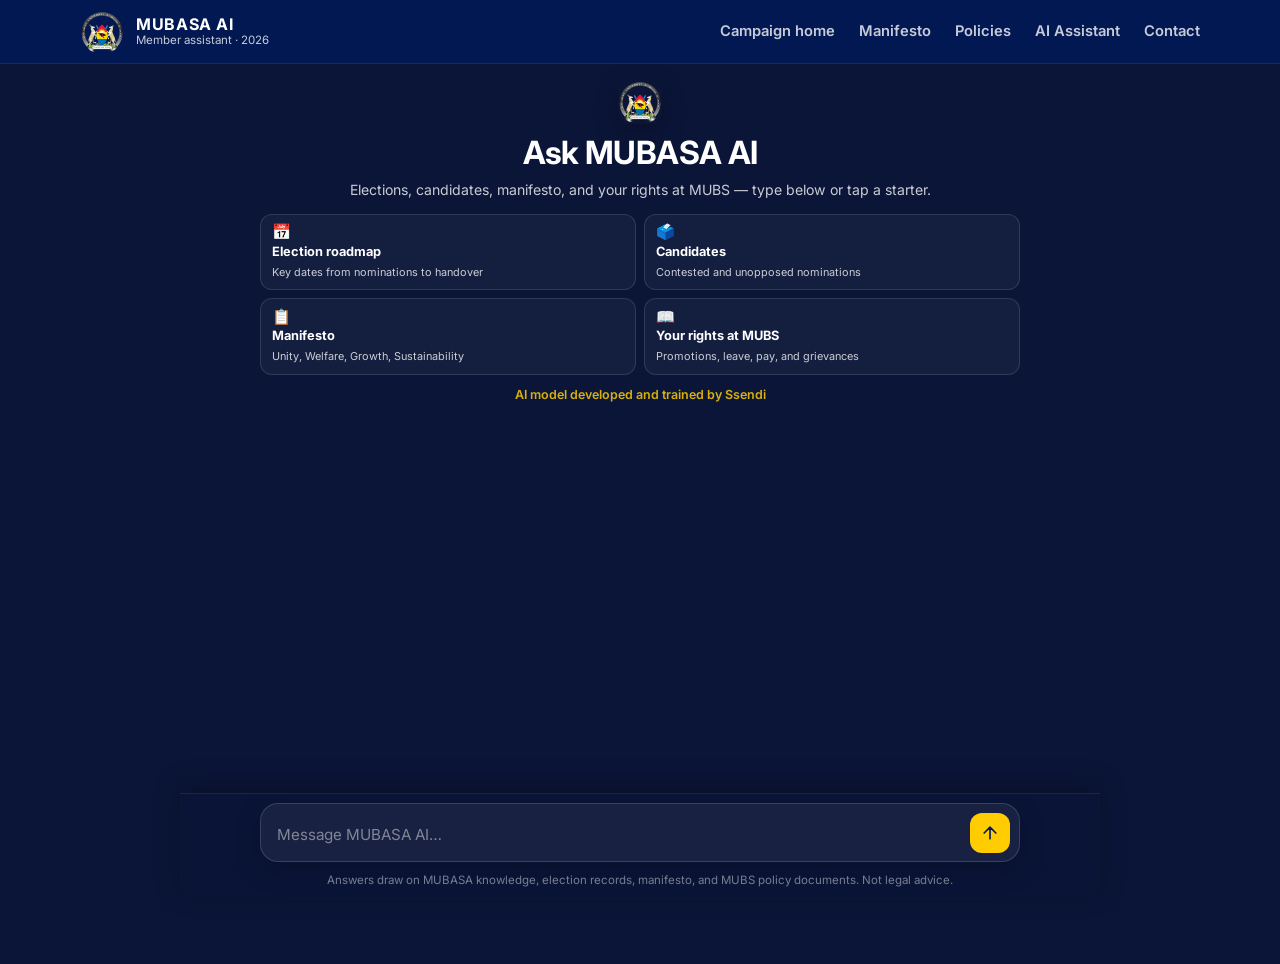
==== commit b0c985de: "Prioritize chat input on mobile and restore follow-up suggestions in scroll. Compact starter cards, " ====
--- a/ai-assistant.html
+++ b/ai-assistant.html
@@ -2,7 +2,7 @@
 <html lang="en">
 <head>
   <meta charset="UTF-8">
-  <meta name="viewport" content="width=device-width, initial-scale=1.0">
+  <meta name="viewport" content="width=device-width, initial-scale=1.0, viewport-fit=cover">
   <meta name="description" content="MUBASA AI Assistant — clear answers for MUBASA members on elections, welfare, manifesto, and MUBS staff policies.">
   <meta property="og:title" content="MUBASA AI Assistant">
   <meta property="og:description" content="Ask about the 2026 elections, candidates, manifesto, and your rights at MUBS.">
@@ -12,7 +12,7 @@
   <link rel="preconnect" href="https://fonts.gstatic.com" crossorigin>
   <link href="https://fonts.googleapis.com/css2?family=Bebas+Neue&family=Inter:wght@400;500;600;700;800&display=swap" rel="stylesheet">
   <link rel="icon" type="image/png" href="assets/images/mubs-logo.png">
-  <link rel="stylesheet" href="css/styles.css?v=20260621">
+  <link rel="stylesheet" href="css/styles.css?v=20260622">
 </head>
 <body class="ai-assistant-body">
   <a class="skip-link" href="#main">Skip to content</a>
@@ -47,10 +47,9 @@
             <div class="ai-chat-mark">
               <img src="assets/images/mubs-logo.png" alt="" width="56" height="56" aria-hidden="true">
             </div>
-            <h1 class="ai-chat-empty-title">How can I help you today?</h1>
+            <h1 class="ai-chat-empty-title">Ask MUBASA AI</h1>
             <p class="ai-chat-empty-lead">
-              Built for MUBASA members — clear answers on the June 2026 elections, who's running,
-              staff welfare, manifesto commitments, and the policies that shape our work at MUBS.
+              Elections, candidates, manifesto, and your rights at MUBS — type below or tap a starter.
             </p>
             <div class="ai-capability-grid" id="ai-capability-grid">
               <button type="button" class="ai-capability-card" data-prompt="When are the MUBASA executive elections and what happens on each date?">
@@ -103,7 +102,7 @@
     </div>
   </main>
 
-  <script src="js/main.js?v=20260621"></script>
-  <script src="js/policy-chat.js?v=20260621"></script>
+  <script src="js/main.js?v=20260622"></script>
+  <script src="js/policy-chat.js?v=20260622"></script>
 </body>
 </html>
--- a/css/styles.css
+++ b/css/styles.css
@@ -864,10 +864,10 @@
 
 .ai-chat-empty {
   display: flex;
-  align-items: center;
+  align-items: flex-start;
   justify-content: center;
-  min-height: 100%;
-  padding: 2rem 1.25rem 1rem;
+  min-height: auto;
+  padding: 1rem 1rem 0.5rem;
 }
 
 .ai-chat-empty-inner {
@@ -878,75 +878,74 @@
 .ai-chat-mark {
   display: flex;
   justify-content: center;
-  margin-bottom: 1.25rem;
+  margin-bottom: 0.65rem;
 }
 
 .ai-chat-mark img {
-  width: 56px;
-  height: 56px;
-  border-radius: 14px;
+  width: 44px;
+  height: 44px;
+  border-radius: 12px;
   box-shadow: 0 8px 24px rgba(0, 0, 0, 0.25);
 }
 
 .ai-chat-empty-title {
-  margin: 0 0 0.75rem;
-  font-size: clamp(1.75rem, 5vw, 2.35rem);
+  margin: 0 0 0.4rem;
+  font-size: clamp(1.35rem, 4vw, 2rem);
   font-weight: 700;
   letter-spacing: -0.02em;
   line-height: 1.2;
 }
 
 .ai-chat-empty-lead {
-  margin: 0 auto 1.75rem;
+  margin: 0 auto 0.85rem;
   max-width: 38rem;
   color: var(--text-muted);
-  font-size: 1rem;
-  line-height: 1.65;
+  font-size: 0.88rem;
+  line-height: 1.5;
 }
 
 .ai-capability-grid {
   display: grid;
   grid-template-columns: repeat(2, minmax(0, 1fr));
-  gap: 0.85rem;
-  margin-bottom: 1.5rem;
+  gap: 0.5rem;
+  margin-bottom: 0.65rem;
   text-align: left;
 }
 
 .ai-capability-card {
   display: flex;
   flex-direction: column;
-  gap: 0.35rem;
-  padding: 1rem 1.05rem;
+  gap: 0.15rem;
+  padding: 0.6rem 0.7rem;
   border: 1px solid rgba(255, 255, 255, 0.12);
-  border-radius: 14px;
+  border-radius: 12px;
   background: rgba(255, 255, 255, 0.04);
   color: var(--white);
   font: inherit;
   cursor: pointer;
-  transition: background 0.2s, border-color 0.2s, transform 0.15s;
+  transition: background 0.2s, border-color 0.2s;
   text-align: left;
 }
 
 .ai-capability-card:hover {
   background: rgba(255, 255, 255, 0.08);
   border-color: rgba(255, 204, 0, 0.35);
-  transform: translateY(-1px);
 }
 
 .ai-capability-icon {
-  font-size: 1.15rem;
+  font-size: 0.95rem;
   line-height: 1;
 }
 
 .ai-capability-label {
   font-weight: 700;
-  font-size: 0.95rem;
+  font-size: 0.8rem;
 }
 
 .ai-capability-desc {
-  font-size: 0.82rem;
-  color: var(--text-muted);
-  line-height: 1.45;
+  font-size: 0.68rem;
+  color: var(--text-muted);
+  line-height: 1.35;
 }
 
 .ai-chat-credit {
@@ -989,19 +988,51 @@
 }
 
 .ai-chat-suggestions {
+  display: flex;
+  flex-wrap: nowrap;
+  gap: 0.45rem;
+  overflow-x: auto;
+  overflow-y: hidden;
+  padding: 0.25rem 1rem 1rem;
+  max-width: 760px;
+  margin-inline: auto;
+  scrollbar-width: none;
+  -webkit-overflow-scrolling: touch;
+}
+
+.ai-chat-suggestions[hidden] {
   display: none !important;
 }
 
+.ai-chat-suggestions::-webkit-scrollbar {
+  display: none;
+}
+
+.ai-chat-followup-label {
+  flex: 0 0 100%;
+  margin: 0.35rem 0 0.15rem;
+  font-size: 0.72rem;
+  font-weight: 600;
+  letter-spacing: 0.04em;
+  text-transform: uppercase;
+  color: rgba(255, 255, 255, 0.5);
+}
+
 .ai-chat-chip {
+  flex: 0 0 auto;
+  max-width: min(88vw, 320px);
   border: 1px solid rgba(255, 255, 255, 0.14);
   background: rgba(255, 255, 255, 0.05);
   color: var(--white);
   border-radius: 999px;
   padding: 0.45rem 0.85rem;
   font: inherit;
-  font-size: 0.78rem;
+  font-size: 0.76rem;
+  line-height: 1.35;
   cursor: pointer;
   transition: background 0.2s, border-color 0.2s;
+  text-align: left;
+  white-space: normal;
 }
 
 .ai-chat-chip:hover {
@@ -1011,10 +1042,13 @@
 
 .ai-chat-composer {
   flex-shrink: 0;
-  padding: 0.65rem 1rem max(0.85rem, env(safe-area-inset-bottom));
+  position: relative;
+  z-index: 2;
+  padding: 0.55rem 1rem max(0.65rem, env(safe-area-inset-bottom));
   border-top: 1px solid rgba(255, 255, 255, 0.08);
-  background: rgba(11, 21, 56, 0.96);
-  backdrop-filter: blur(10px);
+  background: rgba(11, 21, 56, 0.98);
+  backdrop-filter: blur(12px);
+  box-shadow: 0 -8px 24px rgba(0, 0, 0, 0.25);
 }
 
 .ai-chat-composer-inner {
@@ -1494,12 +1528,26 @@
     flex: 1;
   }
 
+  .ai-chat-empty-lead {
+    display: none;
+  }
+
   .ai-capability-grid {
-    grid-template-columns: 1fr;
+    grid-template-columns: 1fr 1fr;
+    gap: 0.4rem;
   }
 
   .ai-chat-empty {
-    padding-top: 1.25rem;
+    padding: 0.65rem 0.85rem 0.25rem;
+  }
+
+  .ai-chat-empty-title {
+    font-size: 1.2rem;
+  }
+
+  .ai-chat-credit {
+    margin-top: 0.15rem;
+    font-size: 0.65rem;
   }
 
   .ai-chat-disclaimer {
@@ -1525,6 +1573,8 @@
     text-align: left;
     line-height: 1.35;
   }
+
+  .policy-chat-widget {
     right: 0;
     bottom: 0;
     left: 0;
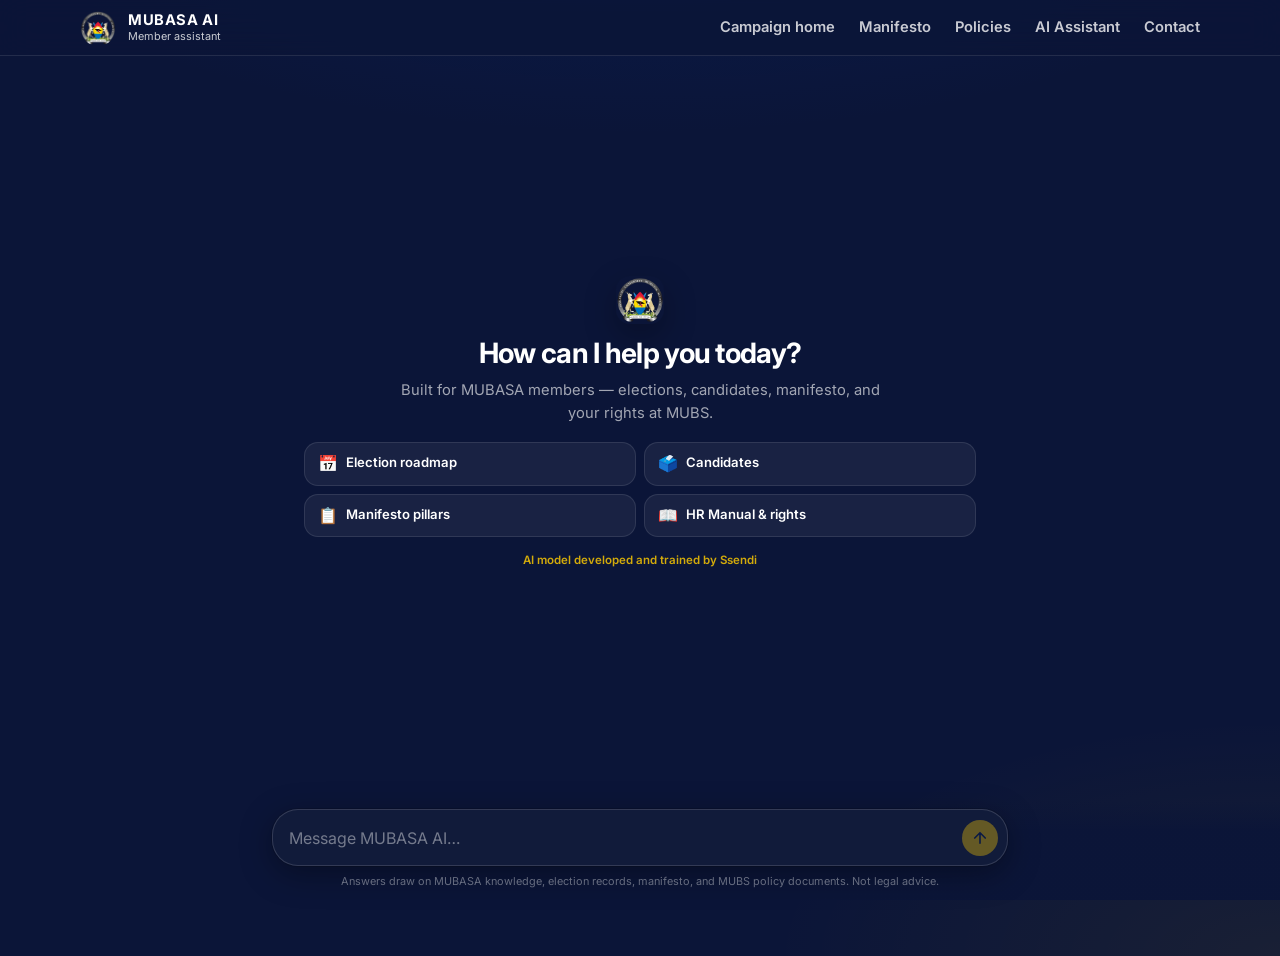
==== commit 2c6d500e: "Rebuild AI assistant page with modern responsive chat layout. ChatGPT/Claude-style message rows, sti" ====
--- a/ai-assistant.html
+++ b/ai-assistant.html
@@ -3,6 +3,7 @@
 <head>
   <meta charset="UTF-8">
   <meta name="viewport" content="width=device-width, initial-scale=1.0, viewport-fit=cover">
+  <meta name="theme-color" content="#0b1538">
   <meta name="description" content="MUBASA AI Assistant — clear answers for MUBASA members on elections, welfare, manifesto, and MUBS staff policies.">
   <meta property="og:title" content="MUBASA AI Assistant">
   <meta property="og:description" content="Ask about the 2026 elections, candidates, manifesto, and your rights at MUBS.">
@@ -12,18 +13,18 @@
   <link rel="preconnect" href="https://fonts.gstatic.com" crossorigin>
   <link href="https://fonts.googleapis.com/css2?family=Bebas+Neue&family=Inter:wght@400;500;600;700;800&display=swap" rel="stylesheet">
   <link rel="icon" type="image/png" href="assets/images/mubs-logo.png">
-  <link rel="stylesheet" href="css/styles.css?v=20260622">
+  <link rel="stylesheet" href="css/styles.css?v=20260624">
 </head>
 <body class="ai-assistant-body">
   <a class="skip-link" href="#main">Skip to content</a>
 
-  <header class="site-header site-header-compact" id="top">
+  <header class="site-header site-header-compact ai-shell-header" id="top">
     <div class="container header-inner">
       <a class="brand" href="index.html">
-        <img src="assets/images/mubs-logo.png" alt="Makerere University Business School logo" class="brand-logo" width="44" height="44">
+        <img src="assets/images/mubs-logo.png" alt="Makerere University Business School logo" class="brand-logo" width="36" height="36">
         <span class="brand-text">
           <strong>MUBASA AI</strong>
-          <small>Member assistant · 2026</small>
+          <small>Member assistant</small>
         </span>
       </a>
       <button class="nav-toggle" aria-label="Open menu" aria-expanded="false">
@@ -39,70 +40,69 @@
     </div>
   </header>
 
-  <main id="main" class="ai-assistant-layout">
+  <main id="main" class="ai-shell">
     <div class="ai-chat-app" id="ai-assistant-chat">
-      <div class="ai-chat-messages-wrap">
+      <div class="ai-chat-messages-wrap" aria-live="polite">
         <div class="ai-chat-empty" id="ai-chat-empty">
           <div class="ai-chat-empty-inner">
             <div class="ai-chat-mark">
-              <img src="assets/images/mubs-logo.png" alt="" width="56" height="56" aria-hidden="true">
+              <img src="assets/images/mubs-logo.png" alt="" width="48" height="48" aria-hidden="true">
             </div>
-            <h1 class="ai-chat-empty-title">Ask MUBASA AI</h1>
+            <h1 class="ai-chat-empty-title">How can I help you today?</h1>
             <p class="ai-chat-empty-lead">
-              Elections, candidates, manifesto, and your rights at MUBS — type below or tap a starter.
+              Built for MUBASA members — elections, candidates, manifesto, and your rights at MUBS.
             </p>
-            <div class="ai-capability-grid" id="ai-capability-grid">
-              <button type="button" class="ai-capability-card" data-prompt="When are the MUBASA executive elections and what happens on each date?">
-                <span class="ai-capability-icon" aria-hidden="true">📅</span>
-                <span class="ai-capability-label">Election roadmap</span>
-                <span class="ai-capability-desc">Key dates from nominations to handover</span>
+            <div class="ai-starter-grid" id="ai-starter-grid">
+              <button type="button" class="ai-starter-chip" data-prompt="When are the MUBASA executive elections and what happens on each date?">
+                <span class="ai-starter-icon" aria-hidden="true">📅</span>
+                <span class="ai-starter-text">Election roadmap</span>
               </button>
-              <button type="button" class="ai-capability-card" data-prompt="Who are the nominated candidates for each MUBASA executive position?">
-                <span class="ai-capability-icon" aria-hidden="true">🗳️</span>
-                <span class="ai-capability-label">Candidates</span>
-                <span class="ai-capability-desc">Contested and unopposed nominations</span>
+              <button type="button" class="ai-starter-chip" data-prompt="Who are the nominated candidates for each MUBASA executive position?">
+                <span class="ai-starter-icon" aria-hidden="true">🗳️</span>
+                <span class="ai-starter-text">Candidates</span>
               </button>
-              <button type="button" class="ai-capability-card" data-prompt="What are the four manifesto pillars and what do they mean for members?">
-                <span class="ai-capability-icon" aria-hidden="true">📋</span>
-                <span class="ai-capability-label">Manifesto</span>
-                <span class="ai-capability-desc">Unity, Welfare, Growth, Sustainability</span>
+              <button type="button" class="ai-starter-chip" data-prompt="What are the four manifesto pillars and what do they mean for members?">
+                <span class="ai-starter-icon" aria-hidden="true">📋</span>
+                <span class="ai-starter-text">Manifesto pillars</span>
               </button>
-              <button type="button" class="ai-capability-card" data-prompt="What does the HR Manual say about promotions, leave, and science pay at MUBS?">
-                <span class="ai-capability-icon" aria-hidden="true">📖</span>
-                <span class="ai-capability-label">Your rights at MUBS</span>
-                <span class="ai-capability-desc">Promotions, leave, pay, and grievances</span>
+              <button type="button" class="ai-starter-chip" data-prompt="What does the HR Manual say about promotions, leave, and science pay at MUBS?">
+                <span class="ai-starter-icon" aria-hidden="true">📖</span>
+                <span class="ai-starter-text">HR Manual &amp; rights</span>
               </button>
             </div>
             <p class="ai-chat-credit">AI model developed and trained by Ssendi</p>
           </div>
         </div>
-        <div class="policy-chat-messages ai-chat-thread" id="policy-chat-messages" hidden></div>
-        <div class="policy-chat-suggestions ai-chat-suggestions" id="policy-chat-suggestions" hidden aria-label="Suggested questions"></div>
+
+        <div class="ai-chat-thread" id="policy-chat-messages" hidden></div>
+        <div class="ai-chat-suggestions" id="policy-chat-suggestions" hidden aria-label="Suggested follow-up questions"></div>
       </div>
 
-      <form class="ai-chat-composer" id="policy-chat-form">
-        <div class="ai-chat-composer-inner">
-          <textarea
-            id="policy-chat-input"
-            rows="1"
-            placeholder="Message MUBASA AI…"
-            autocomplete="off"
-            maxlength="500"
-            required
-            aria-label="Your message"
-          ></textarea>
-          <button type="submit" class="ai-chat-send" aria-label="Send message">
-            <svg width="20" height="20" viewBox="0 0 24 24" fill="none" aria-hidden="true">
-              <path d="M12 19V5M12 5L5 12M12 5L19 12" stroke="currentColor" stroke-width="2" stroke-linecap="round" stroke-linejoin="round"/>
-            </svg>
-          </button>
-        </div>
-        <p class="ai-chat-disclaimer">Answers draw on MUBASA knowledge, election records, manifesto, and MUBS policy documents. Not legal advice.</p>
-      </form>
+      <div class="ai-composer-dock">
+        <form class="ai-chat-composer" id="policy-chat-form">
+          <div class="ai-chat-composer-inner">
+            <textarea
+              id="policy-chat-input"
+              rows="1"
+              placeholder="Message MUBASA AI…"
+              autocomplete="off"
+              maxlength="500"
+              required
+              aria-label="Your message"
+            ></textarea>
+            <button type="submit" class="ai-chat-send" aria-label="Send message" disabled>
+              <svg width="18" height="18" viewBox="0 0 24 24" fill="none" aria-hidden="true">
+                <path d="M12 19V5M12 5L5 12M12 5L19 12" stroke="currentColor" stroke-width="2.2" stroke-linecap="round" stroke-linejoin="round"/>
+              </svg>
+            </button>
+          </div>
+          <p class="ai-chat-disclaimer">Answers draw on MUBASA knowledge, election records, manifesto, and MUBS policy documents. Not legal advice.</p>
+        </form>
+      </div>
     </div>
   </main>
 
-  <script src="js/main.js?v=20260622"></script>
-  <script src="js/policy-chat.js?v=20260622"></script>
+  <script src="js/main.js?v=20260624"></script>
+  <script src="js/policy-chat.js?v=20260624"></script>
 </body>
 </html>
--- a/css/styles.css
+++ b/css/styles.css
@@ -821,25 +821,51 @@
   gap: 0.75rem;
 }
 
-/* AI Assistant page — full-height chat layout */
+/* AI Assistant page — modern full-height chat (ChatGPT / Claude style) */
 .ai-assistant-body {
-  --header-h: 64px;
+  --ai-header-h: 56px;
+  --header-h: var(--ai-header-h);
+  --ai-content-max: 42rem;
+  --ai-composer-max: 46rem;
+  --ai-surface: rgba(255, 255, 255, 0.06);
+  --ai-border: rgba(255, 255, 255, 0.1);
+  --ai-text-muted: rgba(255, 255, 255, 0.62);
   background: #0b1538;
+  background-image:
+    radial-gradient(ellipse 120% 80% at 50% -30%, rgba(0, 51, 153, 0.35), transparent 55%),
+    radial-gradient(ellipse 80% 50% at 100% 100%, rgba(255, 204, 0, 0.06), transparent 50%);
+  height: 100svh;
   height: 100dvh;
   overflow: hidden;
 }
 
-.ai-assistant-body .site-header-compact {
-  height: var(--header-h);
-  backdrop-filter: blur(12px);
-  border-bottom: 1px solid rgba(255, 255, 255, 0.08);
-}
-
-.ai-assistant-layout {
+.ai-assistant-body .site-header-compact,
+.ai-shell-header {
+  height: var(--ai-header-h);
+  background: rgba(11, 21, 56, 0.82);
+  backdrop-filter: blur(16px);
+  border-bottom: 1px solid var(--ai-border);
+}
+
+.ai-assistant-body .brand-logo {
+  width: 36px;
+  height: 36px;
+}
+
+.ai-assistant-body .brand-text strong {
+  font-size: 0.92rem;
+}
+
+.ai-assistant-body .brand-text small {
+  font-size: 0.68rem;
+}
+
+.ai-shell {
   display: flex;
   flex-direction: column;
-  height: calc(100dvh - var(--header-h));
-  margin-top: var(--header-h);
+  height: calc(100svh - var(--ai-header-h));
+  height: calc(100dvh - var(--ai-header-h));
+  margin-top: var(--ai-header-h);
   min-height: 0;
 }
 
@@ -848,8 +874,7 @@
   flex-direction: column;
   flex: 1;
   min-height: 0;
-  width: min(920px, 100%);
-  margin-inline: auto;
+  width: 100%;
 }
 
 .ai-chat-messages-wrap {
@@ -860,179 +885,250 @@
   scroll-behavior: smooth;
   -webkit-overflow-scrolling: touch;
   overscroll-behavior: contain;
+  display: flex;
+  flex-direction: column;
 }
 
 .ai-chat-empty {
-  display: flex;
-  align-items: flex-start;
+  flex: 1;
+  display: flex;
+  align-items: center;
   justify-content: center;
-  min-height: auto;
-  padding: 1rem 1rem 0.5rem;
+  padding: clamp(0.75rem, 3vw, 1.5rem);
+  min-height: 0;
 }
 
 .ai-chat-empty-inner {
-  width: min(760px, 100%);
+  width: min(var(--ai-content-max), 100%);
   text-align: center;
 }
 
 .ai-chat-mark {
   display: flex;
   justify-content: center;
-  margin-bottom: 0.65rem;
+  margin-bottom: 0.75rem;
 }
 
 .ai-chat-mark img {
-  width: 44px;
-  height: 44px;
-  border-radius: 12px;
-  box-shadow: 0 8px 24px rgba(0, 0, 0, 0.25);
+  width: 48px;
+  height: 48px;
+  border-radius: 14px;
+  box-shadow: 0 12px 32px rgba(0, 0, 0, 0.28);
 }
 
 .ai-chat-empty-title {
-  margin: 0 0 0.4rem;
-  font-size: clamp(1.35rem, 4vw, 2rem);
+  margin: 0 0 0.5rem;
+  font-size: clamp(1.35rem, 4.5vw, 1.75rem);
   font-weight: 700;
-  letter-spacing: -0.02em;
-  line-height: 1.2;
+  letter-spacing: -0.025em;
+  line-height: 1.25;
 }
 
 .ai-chat-empty-lead {
-  margin: 0 auto 0.85rem;
-  max-width: 38rem;
-  color: var(--text-muted);
-  font-size: 0.88rem;
-  line-height: 1.5;
-}
-
-.ai-capability-grid {
+  margin: 0 auto 1.1rem;
+  max-width: 32rem;
+  color: var(--ai-text-muted);
+  font-size: clamp(0.82rem, 2.5vw, 0.92rem);
+  line-height: 1.55;
+}
+
+.ai-starter-grid {
   display: grid;
   grid-template-columns: repeat(2, minmax(0, 1fr));
   gap: 0.5rem;
-  margin-bottom: 0.65rem;
+  margin-bottom: 0.85rem;
   text-align: left;
 }
 
-.ai-capability-card {
-  display: flex;
-  flex-direction: column;
-  gap: 0.15rem;
-  padding: 0.6rem 0.7rem;
-  border: 1px solid rgba(255, 255, 255, 0.12);
-  border-radius: 12px;
-  background: rgba(255, 255, 255, 0.04);
+.ai-starter-chip {
+  display: flex;
+  align-items: flex-start;
+  gap: 0.5rem;
+  padding: 0.7rem 0.8rem;
+  border: 1px solid var(--ai-border);
+  border-radius: 14px;
+  background: var(--ai-surface);
   color: var(--white);
   font: inherit;
   cursor: pointer;
-  transition: background 0.2s, border-color 0.2s;
+  transition: background 0.18s, border-color 0.18s, transform 0.15s;
   text-align: left;
 }
 
-.ai-capability-card:hover {
-  background: rgba(255, 255, 255, 0.08);
+.ai-starter-chip:hover {
+  background: rgba(255, 255, 255, 0.1);
   border-color: rgba(255, 204, 0, 0.35);
 }
 
-.ai-capability-icon {
-  font-size: 0.95rem;
-  line-height: 1;
-}
-
-.ai-capability-label {
-  font-weight: 700;
-  font-size: 0.8rem;
-}
-
-.ai-capability-desc {
-  font-size: 0.68rem;
-  color: var(--text-muted);
+.ai-starter-chip:active {
+  transform: scale(0.98);
+}
+
+.ai-starter-icon {
+  flex-shrink: 0;
+  font-size: 1rem;
+  line-height: 1.2;
+}
+
+.ai-starter-text {
+  font-size: 0.82rem;
+  font-weight: 600;
   line-height: 1.35;
 }
 
 .ai-chat-credit {
   margin: 0;
-  font-size: 0.78rem;
-  color: rgba(255, 204, 0, 0.85);
+  font-size: 0.72rem;
+  color: rgba(255, 204, 0, 0.82);
   font-weight: 600;
 }
 
+/* Message thread — row layout like Claude / ChatGPT */
 .ai-chat-thread {
   display: flex;
   flex-direction: column;
-  gap: 1rem;
-  padding: 1rem 1rem 1.25rem;
-  max-width: 760px;
+  gap: 0;
+  width: min(var(--ai-content-max), 100%);
   margin-inline: auto;
-  min-height: min(100%, 1px);
-}
-
-.ai-chat-thread .chat-msg-page {
-  max-width: 88%;
-  padding: 0.9rem 1rem;
-  border-radius: 16px;
-  font-size: 0.95rem;
-  line-height: 1.6;
-}
-
-.ai-chat-thread .chat-msg-user {
-  align-self: flex-end;
+  padding: 0.5rem 0 0.25rem;
+}
+
+.ai-msg {
+  display: flex;
+  gap: 0.75rem;
+  padding: 1rem clamp(0.85rem, 3vw, 1.25rem);
+  animation: aiMsgIn 0.28s ease-out;
+}
+
+@keyframes aiMsgIn {
+  from {
+    opacity: 0;
+    transform: translateY(6px);
+  }
+  to {
+    opacity: 1;
+    transform: translateY(0);
+  }
+}
+
+.ai-msg-user {
+  justify-content: flex-end;
+}
+
+.ai-msg-assistant {
+  align-items: flex-start;
+}
+
+.ai-msg-avatar {
+  flex-shrink: 0;
+  width: 28px;
+  height: 28px;
+  margin-top: 0.15rem;
+  border-radius: 8px;
+  overflow: hidden;
+  background: rgba(255, 255, 255, 0.08);
+  box-shadow: 0 2px 8px rgba(0, 0, 0, 0.2);
+}
+
+.ai-msg-avatar img {
+  width: 100%;
+  height: 100%;
+  object-fit: cover;
+}
+
+.ai-msg-content {
+  min-width: 0;
+  max-width: min(92%, 36rem);
+}
+
+.ai-msg-user .ai-msg-content {
+  max-width: min(88%, 32rem);
+}
+
+.ai-msg-bubble {
+  padding: 0.75rem 1rem;
+  border-radius: 18px;
+  border-bottom-right-radius: 6px;
   background: var(--yellow);
   color: var(--blue-deep);
-  border-bottom-right-radius: 4px;
-}
-
-.ai-chat-thread .chat-msg-bot {
-  align-self: flex-start;
-  background: rgba(255, 255, 255, 0.07);
-  border: 1px solid rgba(255, 255, 255, 0.08);
-  border-bottom-left-radius: 4px;
-}
-
+  font-size: 0.9375rem;
+  line-height: 1.55;
+}
+
+.ai-msg-bubble p,
+.ai-msg-bubble ul {
+  margin: 0;
+}
+
+.ai-msg-bubble p + p,
+.ai-msg-bubble ul + p {
+  margin-top: 0.65rem;
+}
+
+.ai-msg-bubble ul {
+  padding-left: 1.2rem;
+}
+
+.ai-msg-bubble strong {
+  font-weight: 700;
+}
+
+.ai-msg-assistant .chat-msg-body {
+  font-size: 0.9375rem;
+  line-height: 1.65;
+  color: rgba(255, 255, 255, 0.94);
+}
+
+.ai-msg-assistant .chat-msg-source {
+  display: block;
+  margin-top: 0.55rem;
+  font-size: 0.68rem;
+  color: var(--ai-text-muted);
+  line-height: 1.4;
+}
+
+.ai-msg-typing .chat-msg-body {
+  padding-top: 0.25rem;
+}
+
+/* Follow-up suggestions after each reply */
 .ai-chat-suggestions {
   display: flex;
-  flex-wrap: nowrap;
+  flex-wrap: wrap;
   gap: 0.45rem;
-  overflow-x: auto;
-  overflow-y: hidden;
-  padding: 0.25rem 1rem 1rem;
-  max-width: 760px;
+  width: min(var(--ai-content-max), 100%);
   margin-inline: auto;
-  scrollbar-width: none;
-  -webkit-overflow-scrolling: touch;
+  padding: 0.25rem clamp(0.85rem, 3vw, 1.25rem) 1rem;
 }
 
 .ai-chat-suggestions[hidden] {
   display: none !important;
 }
 
-.ai-chat-suggestions::-webkit-scrollbar {
-  display: none;
-}
-
 .ai-chat-followup-label {
   flex: 0 0 100%;
-  margin: 0.35rem 0 0.15rem;
-  font-size: 0.72rem;
+  margin: 0.15rem 0 0.1rem;
+  font-size: 0.7rem;
   font-weight: 600;
-  letter-spacing: 0.04em;
+  letter-spacing: 0.05em;
   text-transform: uppercase;
-  color: rgba(255, 255, 255, 0.5);
+  color: rgba(255, 255, 255, 0.45);
 }
 
 .ai-chat-chip {
-  flex: 0 0 auto;
-  max-width: min(88vw, 320px);
-  border: 1px solid rgba(255, 255, 255, 0.14);
-  background: rgba(255, 255, 255, 0.05);
+  flex: 0 1 auto;
+  max-width: 100%;
+  border: 1px solid var(--ai-border);
+  background: var(--ai-surface);
   color: var(--white);
   border-radius: 999px;
-  padding: 0.45rem 0.85rem;
+  padding: 0.5rem 0.9rem;
   font: inherit;
-  font-size: 0.76rem;
+  font-size: 0.8rem;
   line-height: 1.35;
   cursor: pointer;
-  transition: background 0.2s, border-color 0.2s;
+  transition: background 0.18s, border-color 0.18s;
   text-align: left;
-  white-space: normal;
 }
 
 .ai-chat-chip:hover {
@@ -1040,43 +1136,54 @@
   border-color: rgba(255, 204, 0, 0.35);
 }
 
-.ai-chat-composer {
+/* Composer dock — sticky pill input */
+.ai-composer-dock {
   flex-shrink: 0;
   position: relative;
-  z-index: 2;
-  padding: 0.55rem 1rem max(0.65rem, env(safe-area-inset-bottom));
-  border-top: 1px solid rgba(255, 255, 255, 0.08);
-  background: rgba(11, 21, 56, 0.98);
-  backdrop-filter: blur(12px);
-  box-shadow: 0 -8px 24px rgba(0, 0, 0, 0.25);
+  z-index: 5;
+  padding: 0.5rem clamp(0.75rem, 3vw, 1.25rem) max(0.65rem, env(safe-area-inset-bottom));
+  background: linear-gradient(to top, rgba(11, 21, 56, 0.98) 70%, rgba(11, 21, 56, 0));
+}
+
+.ai-chat-composer {
+  width: min(var(--ai-composer-max), 100%);
+  margin-inline: auto;
 }
 
 .ai-chat-composer-inner {
   display: flex;
   align-items: flex-end;
-  gap: 0.65rem;
-  max-width: 760px;
-  margin-inline: auto;
+  gap: 0.5rem;
   padding: 0.55rem 0.55rem 0.55rem 1rem;
-  border-radius: 18px;
+  border-radius: 26px;
   border: 1px solid rgba(255, 255, 255, 0.14);
-  background: rgba(255, 255, 255, 0.06);
-  box-shadow: 0 8px 28px rgba(0, 0, 0, 0.2);
+  background: rgba(18, 28, 58, 0.95);
+  box-shadow:
+    0 0 0 1px rgba(0, 0, 0, 0.15),
+    0 8px 32px rgba(0, 0, 0, 0.35);
+  transition: border-color 0.2s, box-shadow 0.2s;
+}
+
+.ai-chat-composer-inner:focus-within {
+  border-color: rgba(255, 204, 0, 0.45);
+  box-shadow:
+    0 0 0 1px rgba(255, 204, 0, 0.15),
+    0 8px 32px rgba(0, 0, 0, 0.35);
 }
 
 .ai-chat-composer textarea {
   flex: 1;
   min-width: 0;
   min-height: 24px;
-  max-height: 160px;
+  max-height: 140px;
   resize: none;
   border: 0;
   background: transparent;
   color: var(--white);
   font: inherit;
-  font-size: 0.95rem;
+  font-size: 1rem;
   line-height: 1.5;
-  padding: 0.35rem 0;
+  padding: 0.4rem 0;
 }
 
 .ai-chat-composer textarea:focus {
@@ -1084,39 +1191,107 @@
 }
 
 .ai-chat-composer textarea::placeholder {
-  color: rgba(255, 255, 255, 0.45);
+  color: rgba(255, 255, 255, 0.42);
 }
 
 .ai-chat-send {
   flex-shrink: 0;
-  width: 40px;
-  height: 40px;
+  width: 36px;
+  height: 36px;
   border: 0;
-  border-radius: 12px;
+  border-radius: 50%;
   background: var(--yellow);
   color: var(--blue-deep);
   display: grid;
   place-items: center;
   cursor: pointer;
-  transition: transform 0.15s, opacity 0.15s;
-}
-
-.ai-chat-send:hover {
-  transform: scale(1.04);
+  transition: transform 0.15s, opacity 0.15s, background 0.15s;
+}
+
+.ai-chat-send:hover:not(:disabled) {
+  transform: scale(1.05);
+  background: #ffe033;
 }
 
 .ai-chat-send:disabled {
-  opacity: 0.55;
+  opacity: 0.35;
   cursor: not-allowed;
   transform: none;
 }
 
 .ai-chat-disclaimer {
-  max-width: 760px;
-  margin: 0.55rem auto 0;
-  font-size: 0.72rem;
-  color: rgba(255, 255, 255, 0.45);
+  max-width: var(--ai-composer-max);
+  margin: 0.5rem auto 0;
+  font-size: 0.68rem;
+  color: rgba(255, 255, 255, 0.38);
   text-align: center;
+  line-height: 1.45;
+}
+
+@media (max-width: 640px) {
+  .ai-assistant-body {
+    --ai-header-h: 52px;
+  }
+
+  .ai-chat-empty-lead {
+    display: none;
+  }
+
+  .ai-starter-grid {
+    grid-template-columns: 1fr;
+    gap: 0.4rem;
+    margin-bottom: 0.5rem;
+  }
+
+  .ai-starter-chip {
+    flex-direction: row;
+    align-items: center;
+    padding: 0.6rem 0.75rem;
+  }
+
+  .ai-chat-empty-title {
+    font-size: 1.25rem;
+  }
+
+  .ai-chat-mark img {
+    width: 40px;
+    height: 40px;
+  }
+
+  .ai-chat-credit {
+    font-size: 0.65rem;
+  }
+
+  .ai-chat-disclaimer {
+    display: none;
+  }
+
+  .ai-msg {
+    padding: 0.85rem 0.85rem;
+  }
+
+  .ai-msg-content {
+    max-width: 94%;
+  }
+
+  .ai-msg-user .ai-msg-content {
+    max-width: 90%;
+  }
+
+  .ai-msg-bubble,
+  .ai-msg-assistant .chat-msg-body {
+    font-size: 0.9rem;
+  }
+
+  .ai-chat-composer textarea {
+    font-size: 16px;
+  }
+}
+
+@media (min-width: 768px) {
+  .ai-starter-grid {
+    grid-template-columns: repeat(2, minmax(0, 1fr));
+  }
 }
 
 /* Policy chat widget */
@@ -1528,45 +1703,6 @@
     flex: 1;
   }
 
-  .ai-chat-empty-lead {
-    display: none;
-  }
-
-  .ai-capability-grid {
-    grid-template-columns: 1fr 1fr;
-    gap: 0.4rem;
-  }
-
-  .ai-chat-empty {
-    padding: 0.65rem 0.85rem 0.25rem;
-  }
-
-  .ai-chat-empty-title {
-    font-size: 1.2rem;
-  }
-
-  .ai-chat-credit {
-    margin-top: 0.15rem;
-    font-size: 0.65rem;
-  }
-
-  .ai-chat-disclaimer {
-    display: none;
-  }
-
-  .ai-chat-thread .chat-msg-page {
-    max-width: 92%;
-    font-size: 0.92rem;
-  }
-
-  .policy-chat-messages {
-    padding-bottom: 0.5rem;
-  }
-
-  .policy-chat-suggestions {
-    padding-bottom: 0.35rem;
-  }
-
   .chat-suggestion {
     max-width: 85vw;
     white-space: normal;
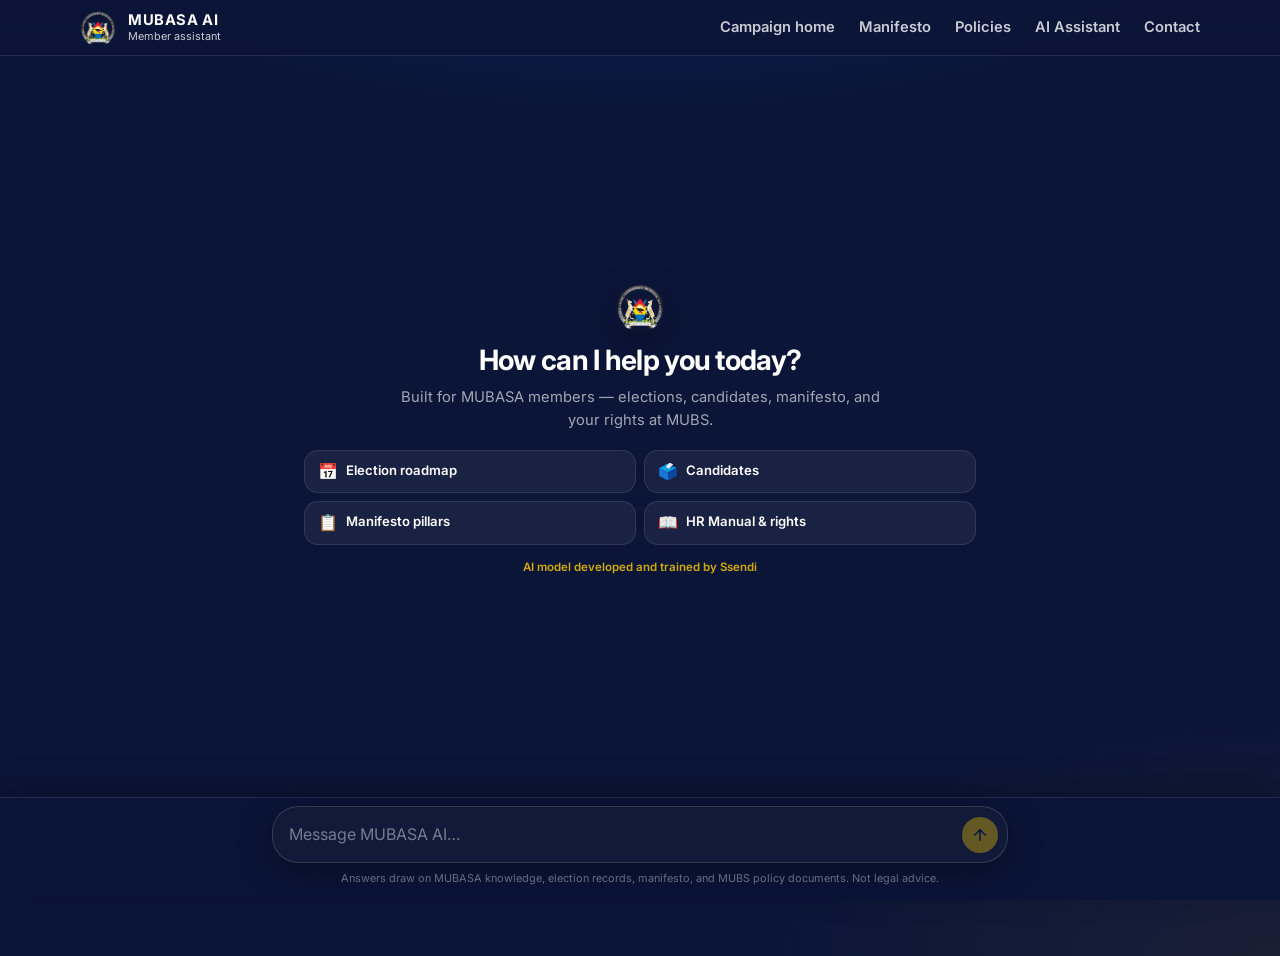
==== commit 727ac060: "Fix mobile chat overlap: hide starters, fixed composer, render markdown headings. Empty state now di" ====
--- a/ai-assistant.html
+++ b/ai-assistant.html
@@ -13,7 +13,7 @@
   <link rel="preconnect" href="https://fonts.gstatic.com" crossorigin>
   <link href="https://fonts.googleapis.com/css2?family=Bebas+Neue&family=Inter:wght@400;500;600;700;800&display=swap" rel="stylesheet">
   <link rel="icon" type="image/png" href="assets/images/mubs-logo.png">
-  <link rel="stylesheet" href="css/styles.css?v=20260624">
+  <link rel="stylesheet" href="css/styles.css?v=20260625">
 </head>
 <body class="ai-assistant-body">
   <a class="skip-link" href="#main">Skip to content</a>
@@ -102,7 +102,7 @@
     </div>
   </main>
 
-  <script src="js/main.js?v=20260624"></script>
-  <script src="js/policy-chat.js?v=20260624"></script>
+  <script src="js/main.js?v=20260625"></script>
+  <script src="js/policy-chat.js?v=20260625"></script>
 </body>
 </html>
--- a/css/styles.css
+++ b/css/styles.css
@@ -887,6 +887,12 @@
   overscroll-behavior: contain;
   display: flex;
   flex-direction: column;
+  padding-bottom: calc(5.25rem + env(safe-area-inset-bottom, 0px));
+}
+
+.ai-chat-empty[hidden],
+.ai-chat-app.is-chatting .ai-chat-empty {
+  display: none !important;
 }
 
 .ai-chat-empty {
@@ -1077,6 +1083,37 @@
   font-size: 0.9375rem;
   line-height: 1.65;
   color: rgba(255, 255, 255, 0.94);
+}
+
+.chat-msg-body .chat-heading {
+  margin: 1rem 0 0.45rem;
+  font-size: 0.95rem;
+  font-weight: 700;
+  letter-spacing: 0.01em;
+  line-height: 1.35;
+  color: var(--white);
+}
+
+.chat-msg-body .chat-heading:first-child {
+  margin-top: 0;
+}
+
+.chat-msg-body .chat-heading-lg {
+  font-size: 1.05rem;
+}
+
+.chat-msg-body .chat-heading-sm {
+  font-size: 0.88rem;
+  color: rgba(255, 255, 255, 0.88);
+}
+
+.chat-msg-body ol {
+  margin: 0.55rem 0 0;
+  padding-left: 1.35rem;
+}
+
+.chat-msg-body ol li {
+  margin-bottom: 0.35rem;
 }
 
 .ai-msg-assistant .chat-msg-source {
@@ -1136,13 +1173,19 @@
   border-color: rgba(255, 204, 0, 0.35);
 }
 
-/* Composer dock — sticky pill input */
+/* Composer dock — fixed at bottom like ChatGPT */
 .ai-composer-dock {
   flex-shrink: 0;
-  position: relative;
-  z-index: 5;
-  padding: 0.5rem clamp(0.75rem, 3vw, 1.25rem) max(0.65rem, env(safe-area-inset-bottom));
-  background: linear-gradient(to top, rgba(11, 21, 56, 0.98) 70%, rgba(11, 21, 56, 0));
+  position: fixed;
+  left: 0;
+  right: 0;
+  bottom: 0;
+  z-index: 20;
+  padding: 0.5rem clamp(0.75rem, 3vw, 1.25rem) max(0.85rem, env(safe-area-inset-bottom, 0px));
+  background: rgba(11, 21, 56, 0.98);
+  backdrop-filter: blur(16px);
+  border-top: 1px solid var(--ai-border);
+  box-shadow: 0 -10px 30px rgba(0, 0, 0, 0.22);
 }
 
 .ai-chat-composer {
@@ -1231,6 +1274,14 @@
 @media (max-width: 640px) {
   .ai-assistant-body {
     --ai-header-h: 52px;
+  }
+
+  .ai-chat-messages-wrap {
+    padding-bottom: calc(6.75rem + env(safe-area-inset-bottom, 0px));
+  }
+
+  .ai-composer-dock {
+    padding-bottom: max(1.1rem, calc(env(safe-area-inset-bottom, 0px) + 0.65rem));
   }
 
   .ai-chat-empty-lead {
